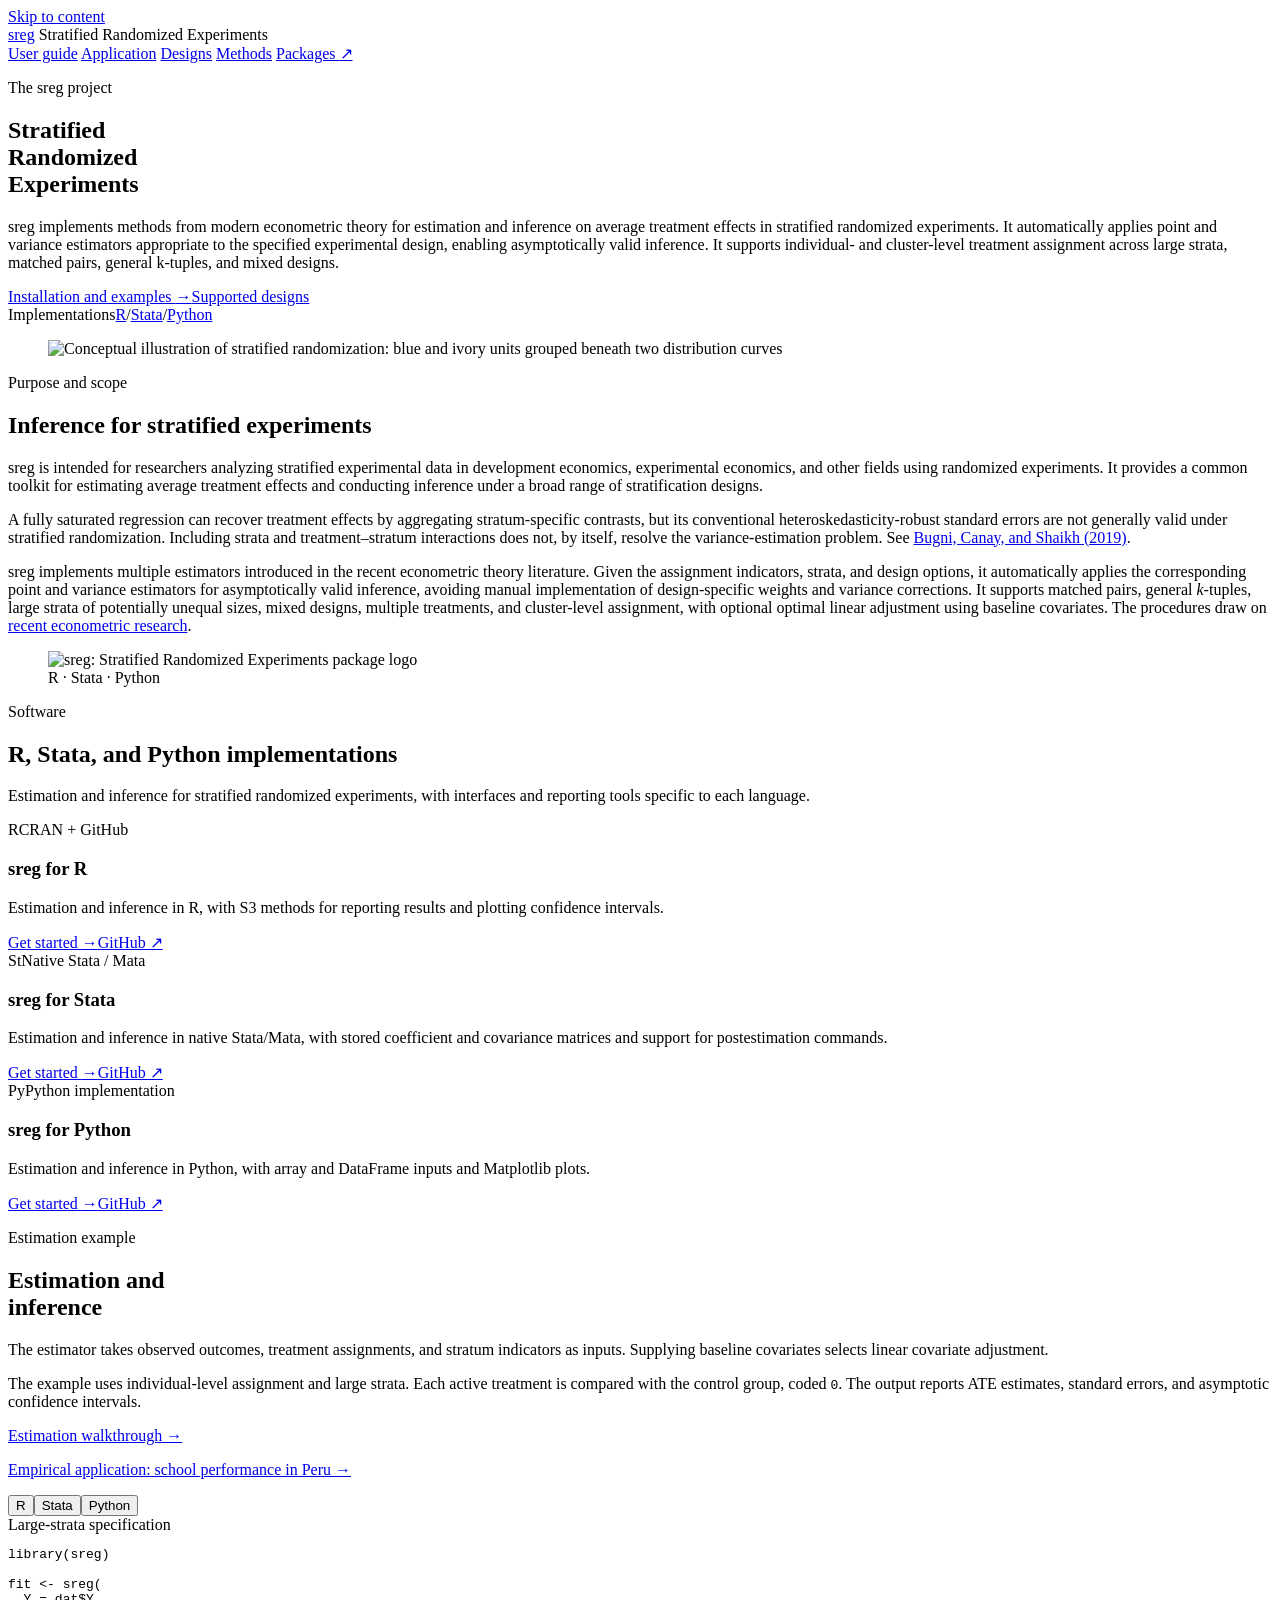
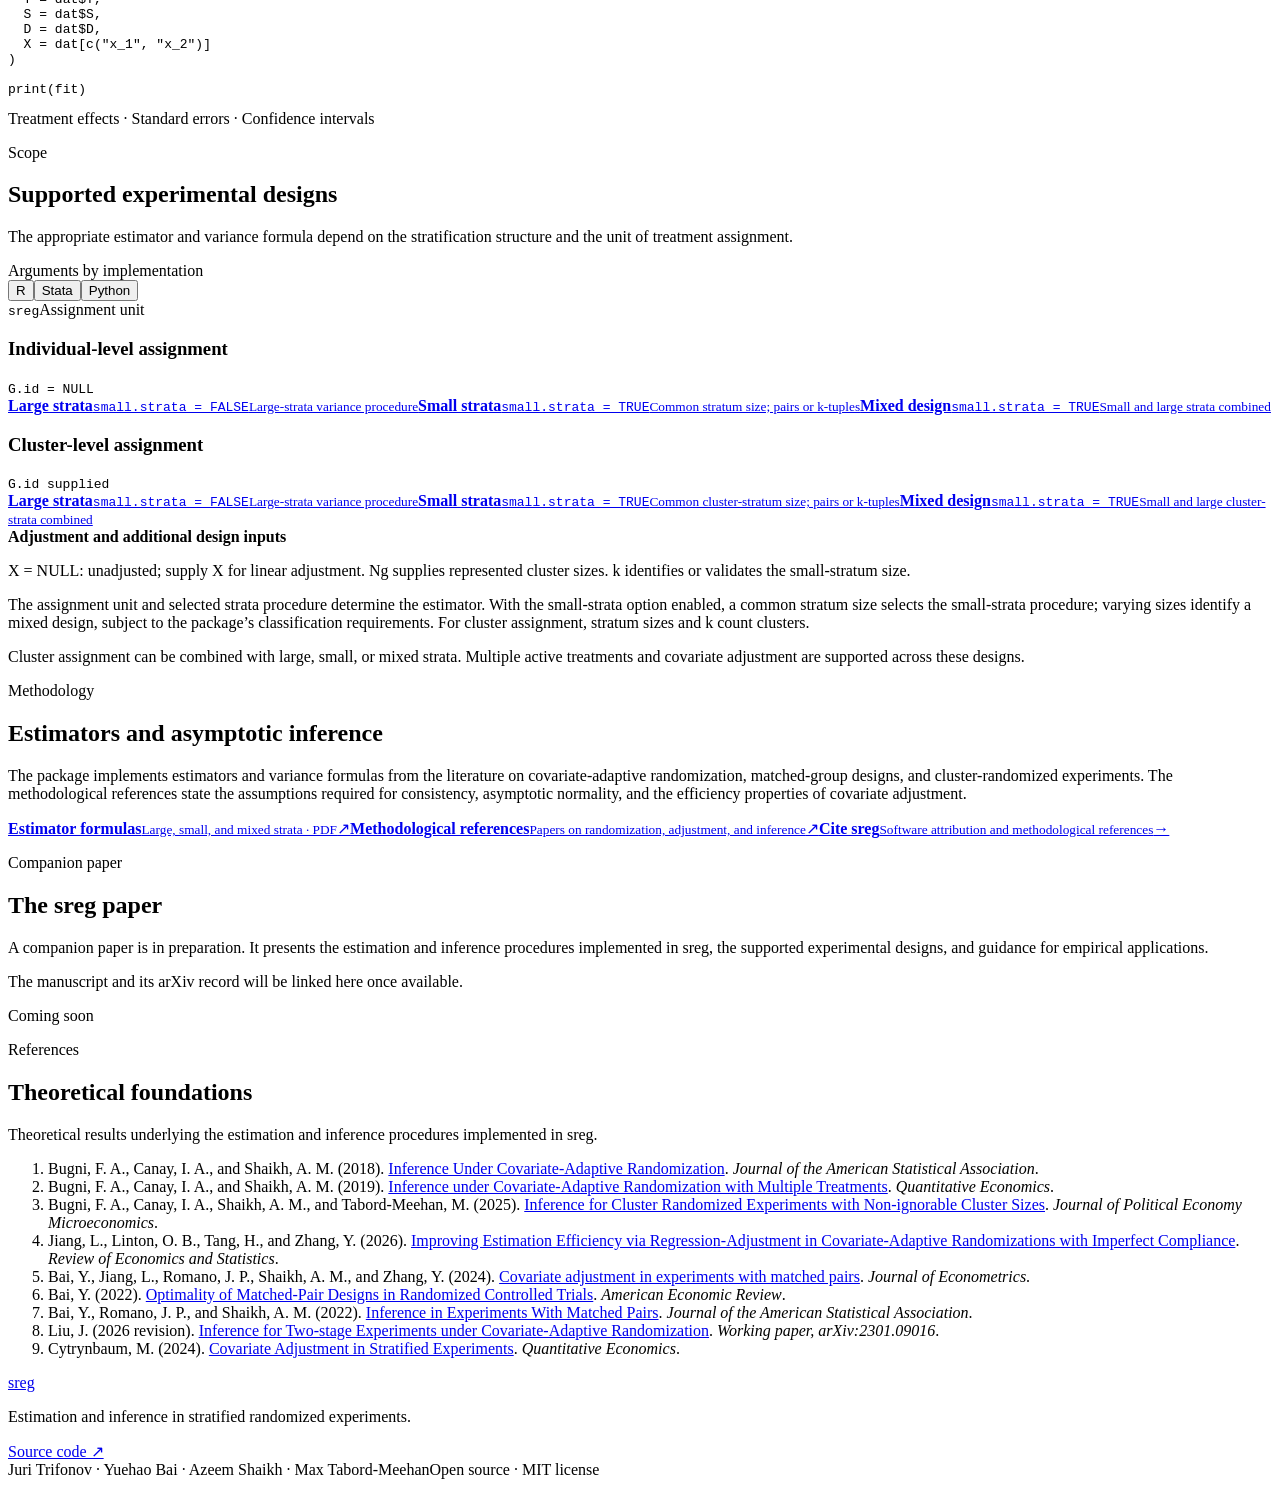
==== docs/index.html @ b7f9e0c8 "Publish website at sreg-project.github.io" ====
<!doctype html>
<html lang="en">
<head>
  <meta charset="utf-8">
  <meta name="viewport" content="width=device-width,initial-scale=1">
  <title>sreg — Stratified Randomized Experiments</title>
  <meta name="description" content="Estimation of average treatment effects and asymptotically valid inference in stratified randomized experiments, with implementations in R, Stata, and Python.">
  <link rel="canonical" href="https://sreg-project.github.io/">
  <link rel="icon" href="./assets/favicon.svg" type="image/svg+xml">
  <link rel="stylesheet" href="./assets/site.css">
  <script src="./assets/site.js" defer></script>
</head>
<body class="home">
  <a class="skip" href="#main">Skip to content</a>
  <header class="site-header">
    <div class="header-inner wrap">
      <a class="wordmark" href="." aria-label="sreg home">sreg</a>
      <span class="header-caption">Stratified Randomized Experiments</span>
      <nav class="top-nav" aria-label="Main navigation">
        <a href="./get-started/" >User guide</a>
        <a href="./empirical-example/" >Application</a>
        <a href=".#designs">Designs</a>
        <a href=".#methods">Methods</a>
        <a class="nav-repositories" href=".#packages">Packages <span aria-hidden="true">↗</span></a>
      </nav>
    </div>
  </header>
  
    <main id="main"><section class="hero">
<div class="wrap hero-grid">
<div class="hero-copy">
<p class="eyebrow">The sreg project</p>
<h1>Stratified<br>Randomized<br><span>Experiments</span></h1>
<p class="hero-description">sreg implements methods from modern econometric theory for estimation and inference on average treatment effects in stratified randomized experiments. It automatically applies point and variance estimators appropriate to the specified experimental design, enabling asymptotically valid inference. It supports individual- and cluster-level treatment assignment across large strata, matched pairs, general k-tuples, and mixed designs.</p>
<div class="hero-actions"><a class="button primary" href="get-started/">Installation and examples <span aria-hidden="true">→</span></a><a class="text-link" href="#designs">Supported designs</a></div>
<div class="hero-languages"><span>Implementations</span><a href="get-started/?lang=r">R</a><span class="separator">/</span><a href="get-started/?lang=stata">Stata</a><span class="separator">/</span><a href="get-started/?lang=python">Python</a></div>
</div>
<figure class="hero-randomization-art"><img src="assets/randomization-hero.png" alt="Conceptual illustration of stratified randomization: blue and ivory units grouped beneath two distribution curves" width="1254" height="1254" fetchpriority="high"></figure>
</div>
</section>

<section id="overview" class="overview-section wrap">
<div class="overview-copy"><p class="eyebrow">Purpose and scope</p><h2>Inference for stratified experiments</h2>
<p>sreg is intended for researchers analyzing stratified experimental data in development economics, experimental economics, and other fields using randomized experiments. It provides a common toolkit for estimating average treatment effects and conducting inference under a broad range of stratification designs.</p>
<p>A fully saturated regression can recover treatment effects by aggregating stratum-specific contrasts, but its conventional heteroskedasticity-robust standard errors are not generally valid under stratified randomization. Including strata and treatment–stratum interactions does not, by itself, resolve the variance-estimation problem. See <a href="#ref-bcs2019">Bugni, Canay, and Shaikh (2019)</a>.</p>
<p>sreg implements multiple estimators introduced in the recent econometric theory literature. Given the assignment indicators, strata, and design options, it automatically applies the corresponding point and variance estimators for asymptotically valid inference, avoiding manual implementation of design-specific weights and variance corrections. It supports matched pairs, general <i>k</i>-tuples, large strata of potentially unequal sizes, mixed designs, multiple treatments, and cluster-level assignment, with optional optimal linear adjustment using baseline covariates. The procedures draw on <a href="#references">recent econometric research</a>.</p></div>
<figure class="overview-logo"><img src="assets/sreg-logo.png" alt="sreg: Stratified Randomized Experiments package logo" width="2357" height="2359"><figcaption>R · Stata · Python</figcaption></figure>
</section>

<section id="packages" class="packages wrap">
<div class="section-intro"><p class="eyebrow">Software</p><h2>R, Stata, and Python implementations</h2><p>Estimation and inference for stratified randomized experiments, with interfaces and reporting tools specific to each language.</p></div>
<div class="package-grid">
<article class="package-card"><div class="package-heading"><span class="language-mark">R</span><span class="package-label">CRAN + GitHub</span></div><h3>sreg for R</h3><p>Estimation and inference in R, with S3 methods for reporting results and plotting confidence intervals.</p><div class="package-links"><a href="get-started/?lang=r">Get started <span aria-hidden="true">→</span></a><a href="https://github.com/jutrifonov/sreg" aria-label="R source on GitHub">GitHub ↗</a></div></article>
<article class="package-card"><div class="package-heading"><span class="language-mark stata-mark">St</span><span class="package-label">Native Stata / Mata</span></div><h3>sreg for Stata</h3><p>Estimation and inference in native Stata/Mata, with stored coefficient and covariance matrices and support for postestimation commands.</p><div class="package-links"><a href="get-started/?lang=stata">Get started <span aria-hidden="true">→</span></a><a href="https://github.com/jutrifonov/sreg-stata" aria-label="Stata source on GitHub">GitHub ↗</a></div></article>
<article class="package-card"><div class="package-heading"><span class="language-mark python-mark">Py</span><span class="package-label">Python implementation</span></div><h3>sreg for Python</h3><p>Estimation and inference in Python, with array and DataFrame inputs and Matplotlib plots.</p><div class="package-links"><a href="get-started/?lang=python">Get started <span aria-hidden="true">→</span></a><a href="https://github.com/jutrifonov/sreg-python" aria-label="Python source on GitHub">GitHub ↗</a></div></article>
</div>
</section>

<section class="example-section">
<div class="wrap example-grid">
<div class="example-copy"><p class="eyebrow">Estimation example</p><h2>Estimation and<br>inference</h2><p>The estimator takes observed outcomes, treatment assignments, and stratum indicators as inputs. Supplying baseline covariates selects linear covariate adjustment.</p><p class="example-note">The example uses individual-level assignment and large strata. Each active treatment is compared with the control group, coded <code>0</code>. The output reports ATE estimates, standard errors, and asymptotic confidence intervals.</p><a class="text-link" href="get-started/">Estimation walkthrough →</a><p class="empirical-link"><a href="empirical-example/">Empirical application: school performance in Peru →</a></p></div>
<div class="code-window">
<div class="code-toolbar"><div class="language-tabs" role="group" aria-label="Example language"><button type="button" data-select-lang="r" aria-pressed="true">R</button><button type="button" data-select-lang="stata" aria-pressed="false">Stata</button><button type="button" data-select-lang="python" aria-pressed="false">Python</button></div><span class="code-filename">Large-strata specification</span></div>
<div data-lang="r" markdown="1">
<div class="highlight"><pre><span></span><code><span class="nf">library</span><span class="p">(</span><span class="n">sreg</span><span class="p">)</span>

<span class="n">fit</span><span class="w"> </span><span class="o">&lt;-</span><span class="w"> </span><span class="nf">sreg</span><span class="p">(</span>
<span class="w">  </span><span class="n">Y</span><span class="w"> </span><span class="o">=</span><span class="w"> </span><span class="n">dat</span><span class="o">$</span><span class="n">Y</span><span class="p">,</span>
<span class="w">  </span><span class="n">S</span><span class="w"> </span><span class="o">=</span><span class="w"> </span><span class="n">dat</span><span class="o">$</span><span class="n">S</span><span class="p">,</span>
<span class="w">  </span><span class="n">D</span><span class="w"> </span><span class="o">=</span><span class="w"> </span><span class="n">dat</span><span class="o">$</span><span class="n">D</span><span class="p">,</span>
<span class="w">  </span><span class="n">X</span><span class="w"> </span><span class="o">=</span><span class="w"> </span><span class="n">dat</span><span class="p">[</span><span class="nf">c</span><span class="p">(</span><span class="s">"x_1"</span><span class="p">,</span><span class="w"> </span><span class="s">"x_2"</span><span class="p">)]</span>
<span class="p">)</span>

<span class="nf">print</span><span class="p">(</span><span class="n">fit</span><span class="p">)</span>
</code></pre></div>
</div>
<div data-lang="stata" hidden markdown="1">
<div class="highlight"><pre><span></span><code><span class="c1">* Outcome Y, treatment D, strata S; baseline covariates x_1 x_2</span>
sreg Y x_1 x_2, treatment(D) strata(S)

<span class="c1">* Inspect the estimated treatment effects</span>
<span class="k">matrix list e</span>(b)

<span class="c1">* Plot estimates and confidence intervals</span>
sregplot
</code></pre></div>
</div>
<div data-lang="python" hidden markdown="1">
<div class="highlight"><pre><span></span><code><span class="kn">from</span><span class="w"> </span><span class="nn">sreg</span><span class="w"> </span><span class="kn">import</span> <span class="n">sreg</span>

<span class="n">fit</span> <span class="o">=</span> <span class="n">sreg</span><span class="p">(</span>
    <span class="n">Y</span><span class="o">=</span><span class="n">dat</span><span class="p">[</span><span class="s2">"Y"</span><span class="p">],</span>
    <span class="n">S</span><span class="o">=</span><span class="n">dat</span><span class="p">[</span><span class="s2">"S"</span><span class="p">],</span>
    <span class="n">D</span><span class="o">=</span><span class="n">dat</span><span class="p">[</span><span class="s2">"D"</span><span class="p">],</span>
    <span class="n">X</span><span class="o">=</span><span class="n">dat</span><span class="p">[[</span><span class="s2">"x_1"</span><span class="p">,</span> <span class="s2">"x_2"</span><span class="p">]],</span>
<span class="p">)</span>

<span class="nb">print</span><span class="p">(</span><span class="n">fit</span><span class="p">)</span>
</code></pre></div>
</div>
<div class="code-footnote">Treatment effects · Standard errors · Confidence intervals</div>
</div>
</div>
</section>

<section id="designs" class="designs-section wrap">
<div class="section-intro"><p class="eyebrow">Scope</p><h2>Supported experimental designs</h2><p>The appropriate estimator and variance formula depend on the stratification structure and the unit of treatment assignment.</p></div>
<div class="design-map"><div class="map-toolbar"><span>Arguments by implementation</span><div class="language-tabs" role="group" aria-label="Design map language"><button type="button" data-select-lang="r" aria-pressed="true">R</button><button type="button" data-select-lang="stata" aria-pressed="false">Stata</button><button type="button" data-select-lang="python" aria-pressed="false">Python</button></div></div><div class="map-root"><code>sreg</code><span>Assignment unit</span></div><div class="map-branches"><section class="map-branch individual"><h3>Individual-level assignment</h3><div class="assignment-option"><span data-lang="r"><code>G.id = NULL</code></span><span data-lang="stata" hidden><code>omit cluster()</code></span><span data-lang="python" hidden><code>G_id=None</code></span></div><div class="map-regimes"><a class="map-node" href="get-started/#large-strata"><strong>Large strata</strong><span data-lang="r"><code>small.strata = FALSE</code></span><span data-lang="stata" hidden><code>omit smallstrata</code></span><span data-lang="python" hidden><code>small_strata=False</code></span><small>Large-strata variance procedure</small></a><a class="map-node" href="get-started/#small-strata"><strong>Small strata</strong><span data-lang="r"><code>small.strata = TRUE</code></span><span data-lang="stata" hidden><code>smallstrata</code></span><span data-lang="python" hidden><code>small_strata=True</code></span><small>Common stratum size; pairs or k-tuples</small></a><a class="map-node" href="get-started/#mixed-strata"><strong>Mixed design</strong><span data-lang="r"><code>small.strata = TRUE</code></span><span data-lang="stata" hidden><code>smallstrata</code></span><span data-lang="python" hidden><code>small_strata=True</code></span><small>Small and large strata combined</small></a></div></section><section class="map-branch cluster"><h3>Cluster-level assignment</h3><div class="assignment-option"><span data-lang="r"><code>G.id supplied</code></span><span data-lang="stata" hidden><code>cluster(G_id)</code></span><span data-lang="python" hidden><code>G_id supplied</code></span></div><div class="map-regimes"><a class="map-node" href="get-started/#large-strata"><strong>Large strata</strong><span data-lang="r"><code>small.strata = FALSE</code></span><span data-lang="stata" hidden><code>omit smallstrata</code></span><span data-lang="python" hidden><code>small_strata=False</code></span><small>Large-strata variance procedure</small></a><a class="map-node" href="get-started/#small-strata"><strong>Small strata</strong><span data-lang="r"><code>small.strata = TRUE</code></span><span data-lang="stata" hidden><code>smallstrata</code></span><span data-lang="python" hidden><code>small_strata=True</code></span><small>Common cluster-stratum size; pairs or k-tuples</small></a><a class="map-node" href="get-started/#mixed-strata"><strong>Mixed design</strong><span data-lang="r"><code>small.strata = TRUE</code></span><span data-lang="stata" hidden><code>smallstrata</code></span><span data-lang="python" hidden><code>small_strata=True</code></span><small>Small and large cluster-strata combined</small></a></div></section></div><div class="map-inputs"><strong>Adjustment and additional design inputs</strong><p data-lang="r">X = NULL: unadjusted; supply X for linear adjustment. Ng supplies represented cluster sizes. k identifies or validates the small-stratum size.</p><p data-lang="stata" hidden>Omit covariates for unadjusted estimation; list them after the outcome for linear adjustment. clustersize(Ng) supplies represented cluster sizes. k(#) identifies or validates the small-stratum size.</p><p data-lang="python" hidden>X=None: unadjusted; supply X for linear adjustment. Ng supplies represented cluster sizes. k identifies or validates the small-stratum size.</p></div><p class="map-caption">The assignment unit and selected strata procedure determine the estimator. With the small-strata option enabled, a common stratum size selects the small-strata procedure; varying sizes identify a mixed design, subject to the package’s classification requirements. For cluster assignment, stratum sizes and k count clusters.</p></div>
<p class="designs-note">Cluster assignment can be combined with large, small, or mixed strata. Multiple active treatments and covariate adjustment are supported across these designs.</p>
</section>

<section id="methods" class="methods-section"><div class="wrap methods-grid"><div><p class="eyebrow">Methodology</p><h2>Estimators and asymptotic inference</h2><p>The package implements estimators and variance formulas from the literature on covariate-adaptive randomization, matched-group designs, and cluster-randomized experiments. The methodological references state the assumptions required for consistency, asymptotic normality, and the efficiency properties of covariate adjustment.</p></div><div class="method-links"><a href="https://github.com/jutrifonov/sreg/raw/main/.github/assets/sreg-estimator-formulas.pdf"><span><strong>Estimator formulas</strong><small>Large, small, and mixed strata · PDF</small></span><span aria-hidden="true">↗</span></a><a href="#references"><span><strong>Methodological references</strong><small>Papers on randomization, adjustment, and inference</small></span><span aria-hidden="true">↗</span></a><a href="get-started/#citation"><span><strong>Cite sreg</strong><small>Software attribution and methodological references</small></span><span aria-hidden="true">→</span></a></div></div></section>

<section id="paper" class="paper-section wrap"><div><p class="eyebrow">Companion paper</p><h2>The sreg paper</h2><p>A companion paper is in preparation. It presents the estimation and inference procedures implemented in sreg, the supported experimental designs, and guidance for empirical applications.</p><p>The manuscript and its arXiv record will be linked here once available.</p></div><span class="paper-status">Coming soon</span></section>

<section id="references" class="references-section wrap"><div class="section-intro"><p class="eyebrow">References</p><h2>Theoretical foundations</h2><p>Theoretical results underlying the estimation and inference procedures implemented in sreg.</p></div><ol class="reference-list"><li id="ref-bcs2018"><span>Bugni, F. A., Canay, I. A., and Shaikh, A. M. (2018).</span> <a href="https://doi.org/10.1080/01621459.2017.1375934">Inference Under Covariate-Adaptive Randomization</a>. <i>Journal of the American Statistical Association</i>.</li><li id="ref-bcs2019"><span>Bugni, F. A., Canay, I. A., and Shaikh, A. M. (2019).</span> <a href="https://doi.org/10.3982/QE1150">Inference under Covariate-Adaptive Randomization with Multiple Treatments</a>. <i>Quantitative Economics</i>.</li><li id="ref-cluster"><span>Bugni, F. A., Canay, I. A., Shaikh, A. M., and Tabord-Meehan, M. (2025).</span> <a href="https://doi.org/10.1086/732836">Inference for Cluster Randomized Experiments with Non-ignorable Cluster Sizes</a>. <i>Journal of Political Economy Microeconomics</i>.</li><li id="ref-jiang"><span>Jiang, L., Linton, O. B., Tang, H., and Zhang, Y. (2026).</span> <a href="https://doi.org/10.1162/rest_a_01417">Improving Estimation Efficiency via Regression-Adjustment in Covariate-Adaptive Randomizations with Imperfect Compliance</a>. <i>Review of Economics and Statistics</i>.</li><li id="ref-baiadjust"><span>Bai, Y., Jiang, L., Romano, J. P., Shaikh, A. M., and Zhang, Y. (2024).</span> <a href="https://doi.org/10.1016/j.jeconom.2024.105740">Covariate adjustment in experiments with matched pairs</a>. <i>Journal of Econometrics</i>.</li><li id="ref-bai2022"><span>Bai, Y. (2022).</span> <a href="https://doi.org/10.1257/aer.20201856">Optimality of Matched-Pair Designs in Randomized Controlled Trials</a>. <i>American Economic Review</i>.</li><li id="ref-brs2022"><span>Bai, Y., Romano, J. P., and Shaikh, A. M. (2022).</span> <a href="https://doi.org/10.1080/01621459.2021.1883437">Inference in Experiments With Matched Pairs</a>. <i>Journal of the American Statistical Association</i>.</li><li id="ref-liu"><span>Liu, J. (2026 revision).</span> <a href="https://arxiv.org/abs/2301.09016">Inference for Two-stage Experiments under Covariate-Adaptive Randomization</a>. <i>Working paper, arXiv:2301.09016</i>.</li><li id="ref-cytrynbaum"><span>Cytrynbaum, M. (2024).</span> <a href="https://doi.org/10.3982/QE2475">Covariate Adjustment in Stratified Experiments</a>. <i>Quantitative Economics</i>.</li></ol></section></main>
  
  <footer class="site-footer">
    <div class="wrap footer-main"><a class="wordmark" href=".">sreg</a><p>Estimation and inference in stratified randomized experiments.</p><a href=".#packages">Source code ↗</a></div>
    <div class="wrap footer-bottom"><span>Juri Trifonov · Yuehao Bai · Azeem Shaikh · Max Tabord-Meehan</span><span>Open source · MIT license</span></div>
  </footer>
</body>
</html>
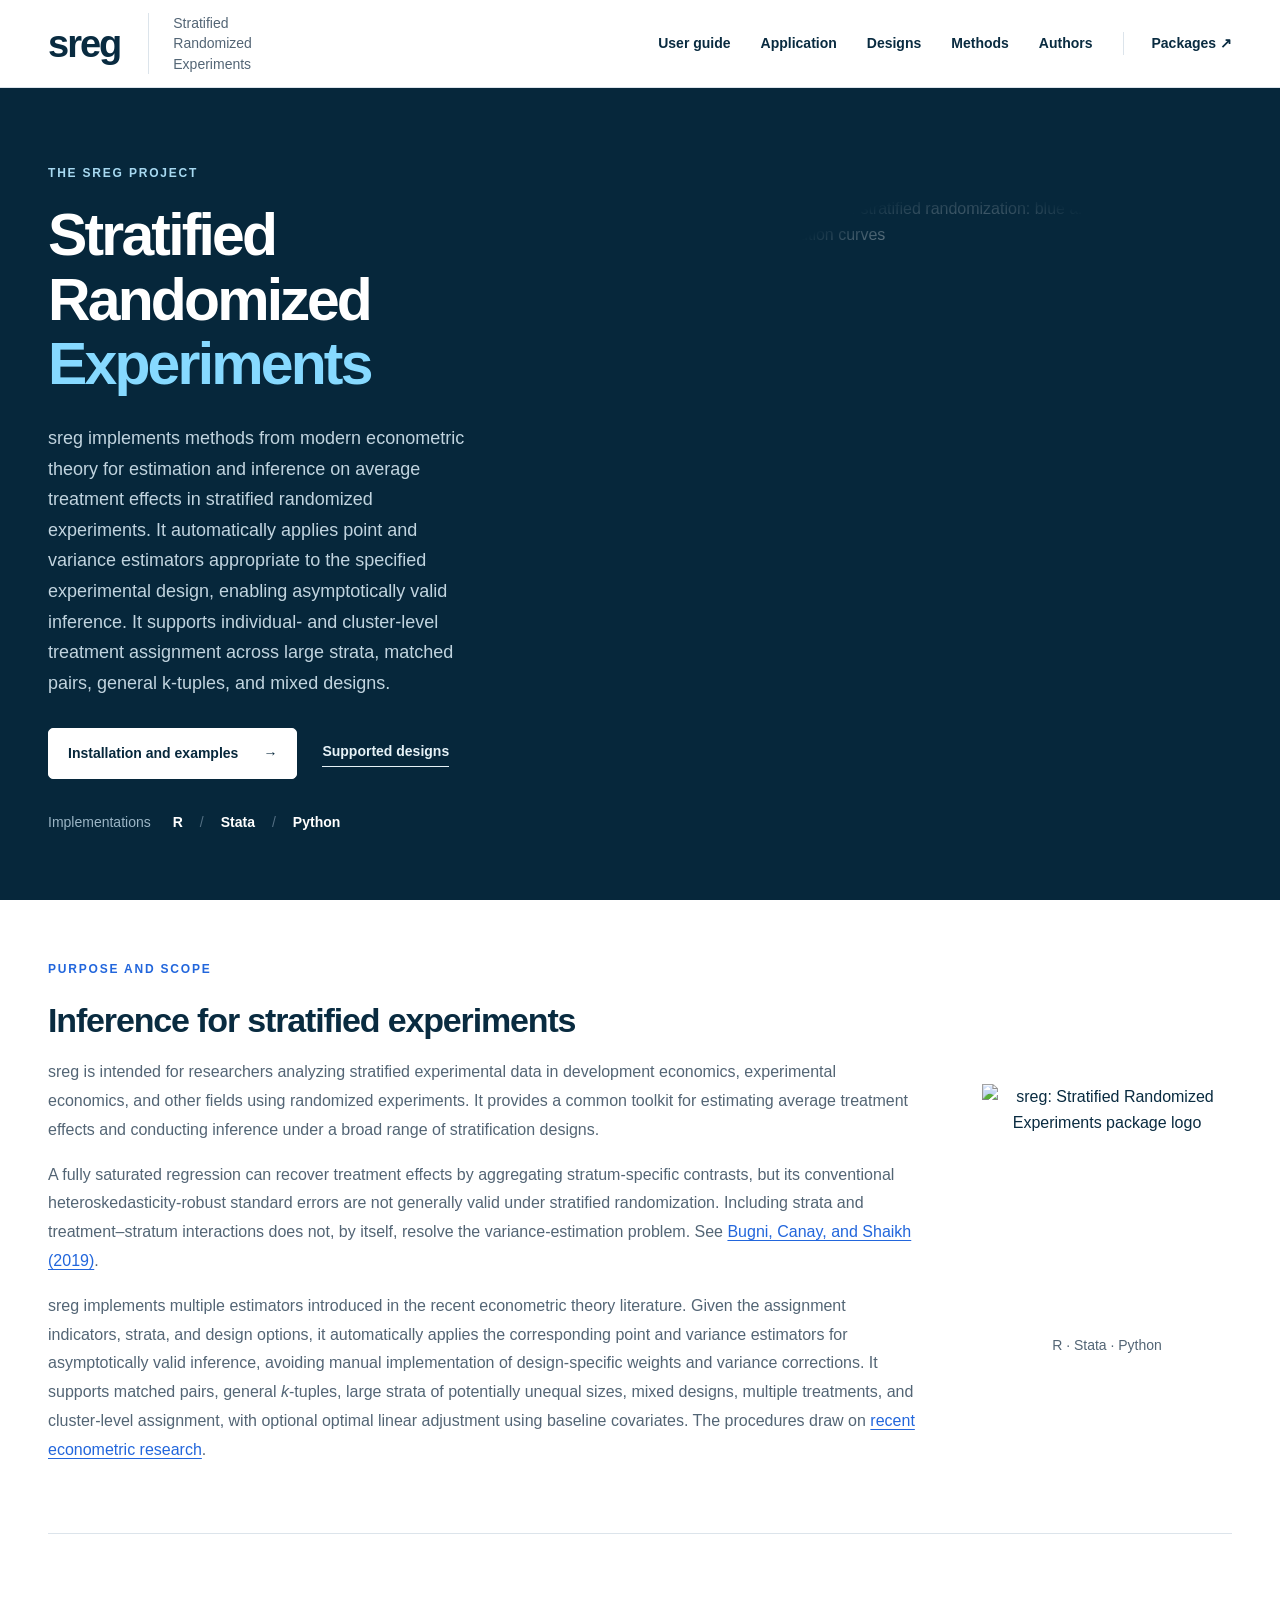
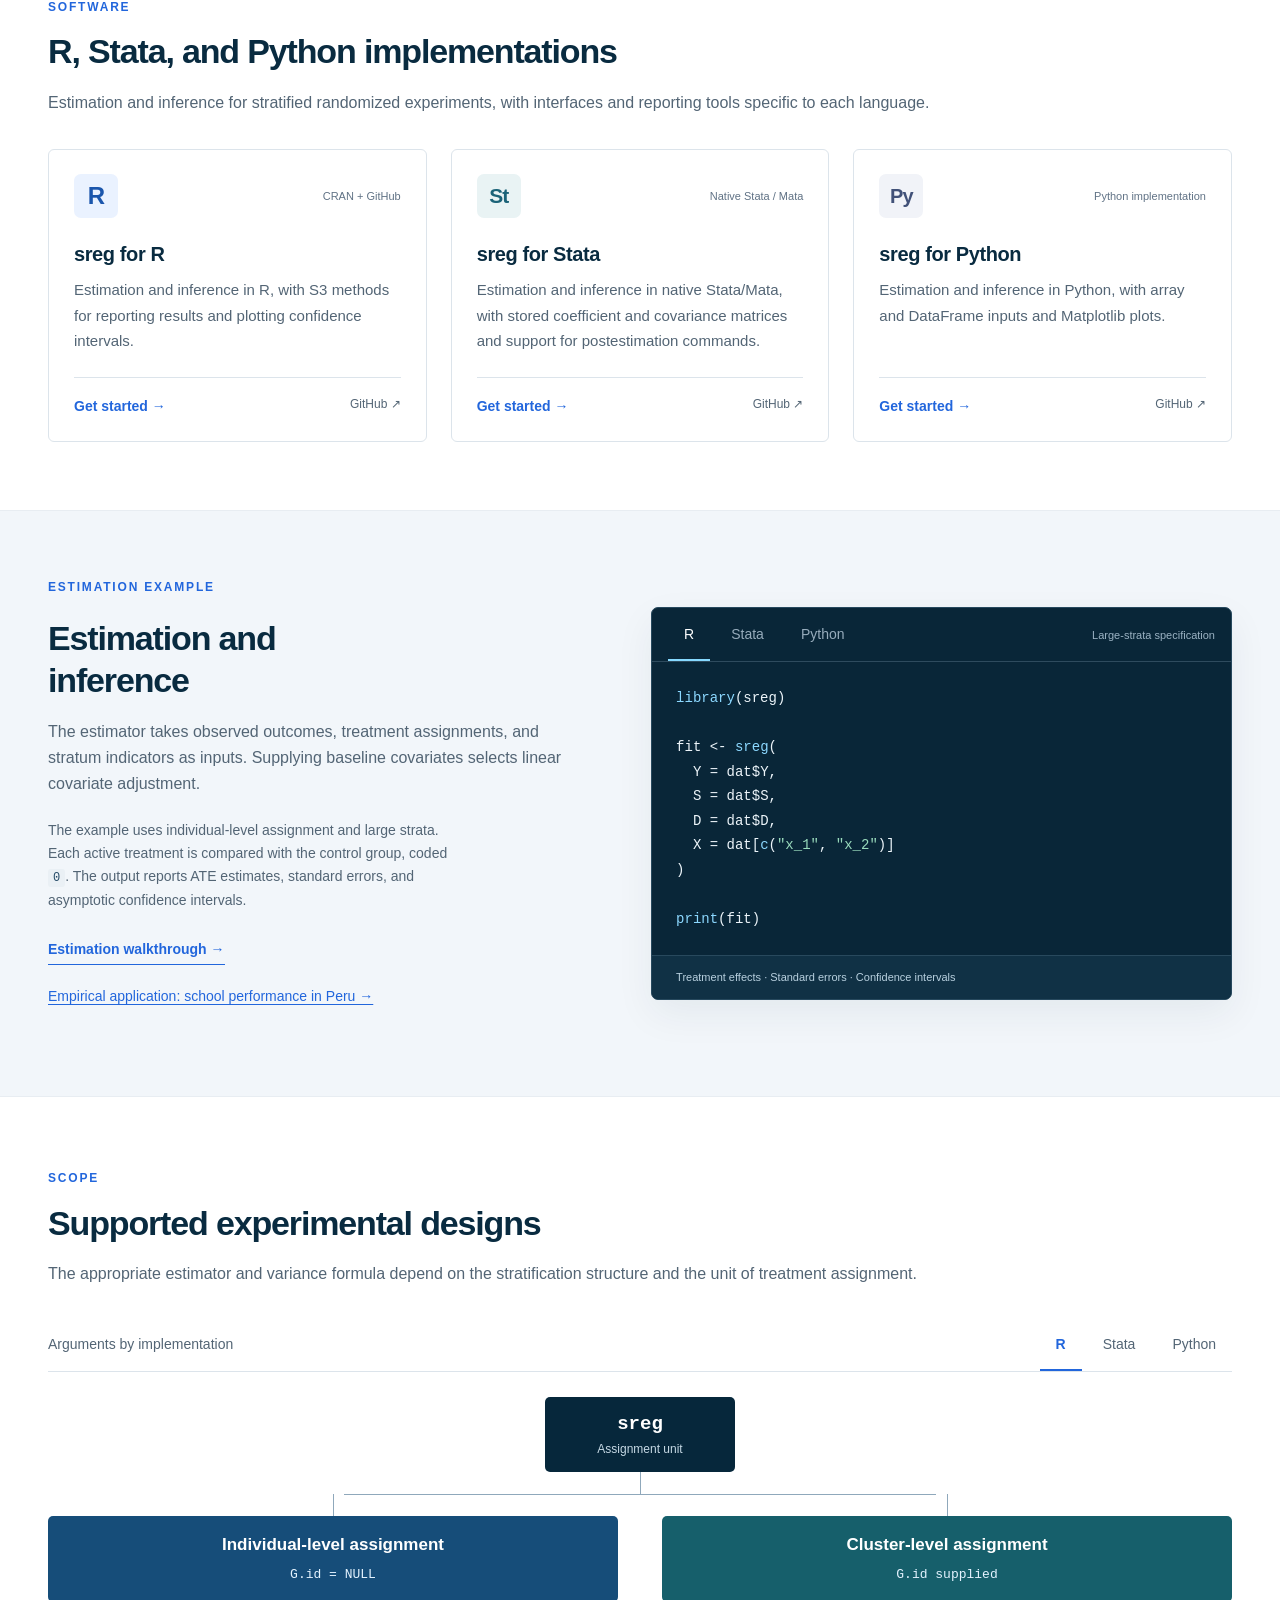
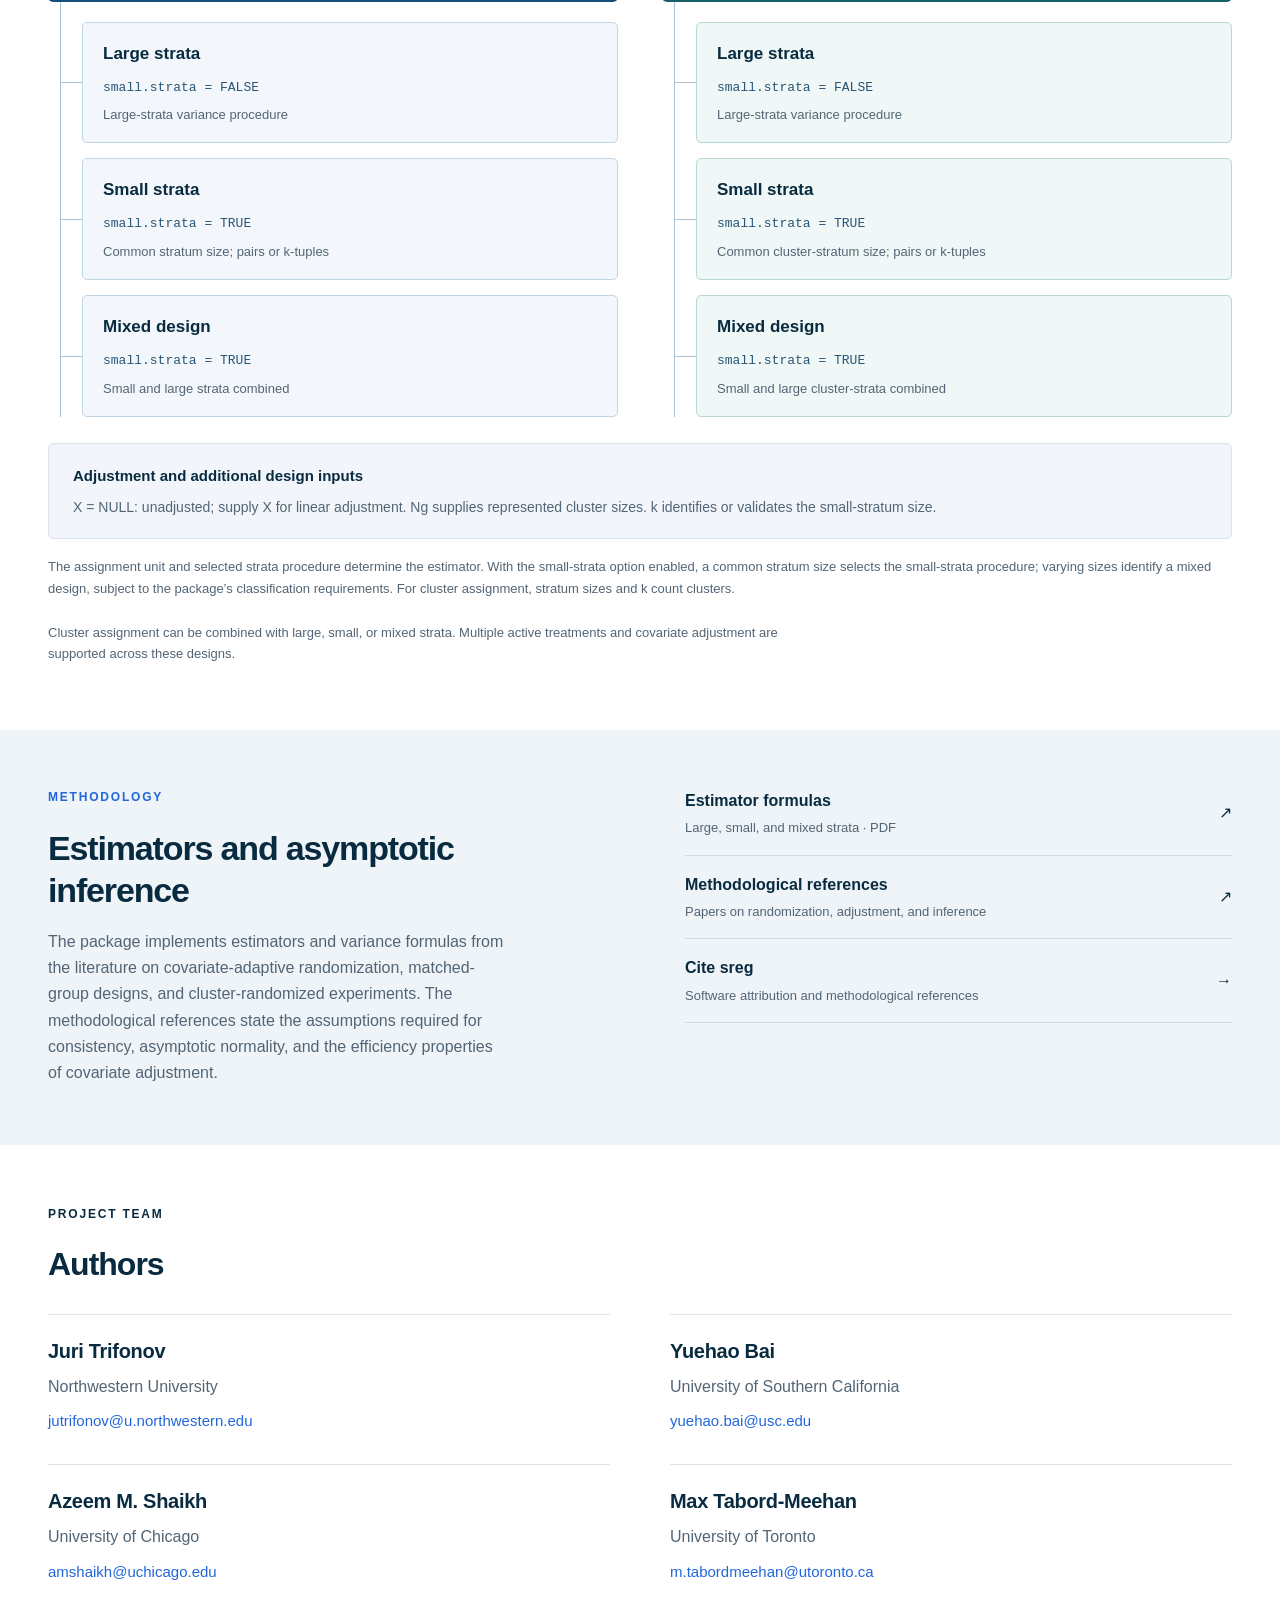
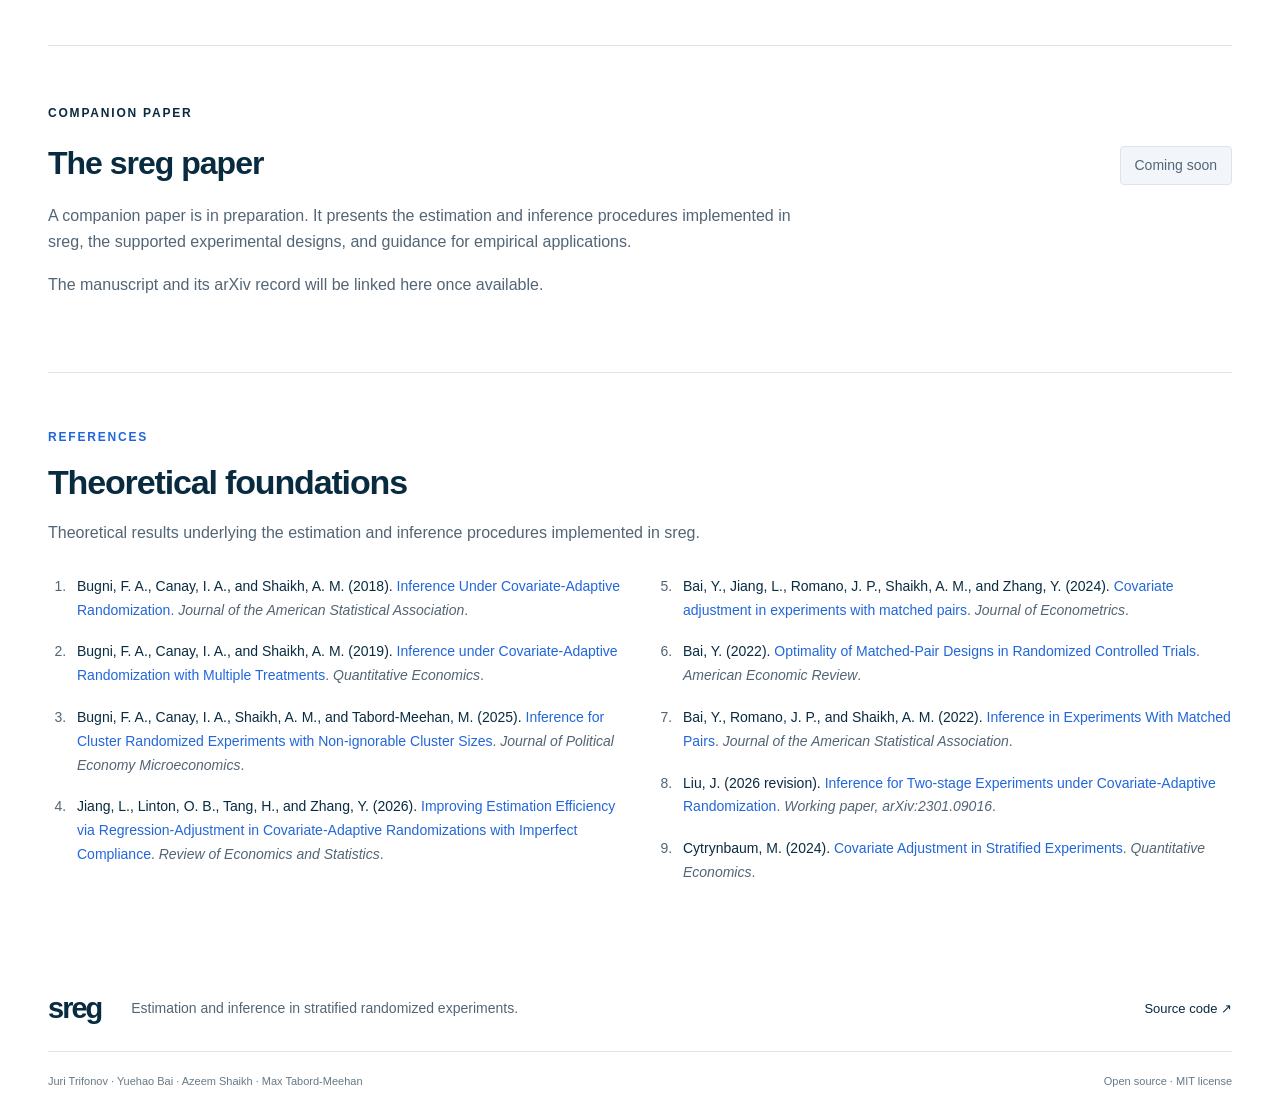
==== commit bdf53053: "Add authors, university affiliations, and email contacts" ====
--- a/docs/index.html
+++ b/docs/index.html
@@ -22,6 +22,7 @@
         <a href="./empirical-example/" >Application</a>
         <a href=".#designs">Designs</a>
         <a href=".#methods">Methods</a>
+        <a href=".#authors">Authors</a>
         <a class="nav-repositories" href=".#packages">Packages <span aria-hidden="true">↗</span></a>
       </nav>
     </div>
@@ -112,6 +113,8 @@
 
 <section id="methods" class="methods-section"><div class="wrap methods-grid"><div><p class="eyebrow">Methodology</p><h2>Estimators and asymptotic inference</h2><p>The package implements estimators and variance formulas from the literature on covariate-adaptive randomization, matched-group designs, and cluster-randomized experiments. The methodological references state the assumptions required for consistency, asymptotic normality, and the efficiency properties of covariate adjustment.</p></div><div class="method-links"><a href="https://github.com/jutrifonov/sreg/raw/main/.github/assets/sreg-estimator-formulas.pdf"><span><strong>Estimator formulas</strong><small>Large, small, and mixed strata · PDF</small></span><span aria-hidden="true">↗</span></a><a href="#references"><span><strong>Methodological references</strong><small>Papers on randomization, adjustment, and inference</small></span><span aria-hidden="true">↗</span></a><a href="get-started/#citation"><span><strong>Cite sreg</strong><small>Software attribution and methodological references</small></span><span aria-hidden="true">→</span></a></div></div></section>
 
+<section id="authors" class="authors-section wrap"><p class="eyebrow">Project team</p><h2>Authors</h2><div class="authors-grid"><article class="author"><h3><a href="https://economics.northwestern.edu/people/graduate/">Juri Trifonov</a></h3><p>Northwestern University</p><a class="author-email" href="mailto:jutrifonov@u.northwestern.edu">jutrifonov@u.northwestern.edu</a></article><article class="author"><h3><a href="https://dornsife.usc.edu/profile/yuehao-bai/">Yuehao Bai</a></h3><p>University of Southern California</p><a class="author-email" href="mailto:yuehao.bai@usc.edu">yuehao.bai@usc.edu</a></article><article class="author"><h3><a href="https://home.uchicago.edu/amshaikh/">Azeem M. Shaikh</a></h3><p>University of Chicago</p><a class="author-email" href="mailto:amshaikh@uchicago.edu">amshaikh@uchicago.edu</a></article><article class="author"><h3><a href="https://sites.google.com/site/mtabordmeehan">Max Tabord-Meehan</a></h3><p>University of Toronto</p><a class="author-email" href="mailto:m.tabordmeehan@utoronto.ca">m.tabordmeehan@utoronto.ca</a></article></div></section>
+
 <section id="paper" class="paper-section wrap"><div><p class="eyebrow">Companion paper</p><h2>The sreg paper</h2><p>A companion paper is in preparation. It presents the estimation and inference procedures implemented in sreg, the supported experimental designs, and guidance for empirical applications.</p><p>The manuscript and its arXiv record will be linked here once available.</p></div><span class="paper-status">Coming soon</span></section>
 
 <section id="references" class="references-section wrap"><div class="section-intro"><p class="eyebrow">References</p><h2>Theoretical foundations</h2><p>Theoretical results underlying the estimation and inference procedures implemented in sreg.</p></div><ol class="reference-list"><li id="ref-bcs2018"><span>Bugni, F. A., Canay, I. A., and Shaikh, A. M. (2018).</span> <a href="https://doi.org/10.1080/01621459.2017.1375934">Inference Under Covariate-Adaptive Randomization</a>. <i>Journal of the American Statistical Association</i>.</li><li id="ref-bcs2019"><span>Bugni, F. A., Canay, I. A., and Shaikh, A. M. (2019).</span> <a href="https://doi.org/10.3982/QE1150">Inference under Covariate-Adaptive Randomization with Multiple Treatments</a>. <i>Quantitative Economics</i>.</li><li id="ref-cluster"><span>Bugni, F. A., Canay, I. A., Shaikh, A. M., and Tabord-Meehan, M. (2025).</span> <a href="https://doi.org/10.1086/732836">Inference for Cluster Randomized Experiments with Non-ignorable Cluster Sizes</a>. <i>Journal of Political Economy Microeconomics</i>.</li><li id="ref-jiang"><span>Jiang, L., Linton, O. B., Tang, H., and Zhang, Y. (2026).</span> <a href="https://doi.org/10.1162/rest_a_01417">Improving Estimation Efficiency via Regression-Adjustment in Covariate-Adaptive Randomizations with Imperfect Compliance</a>. <i>Review of Economics and Statistics</i>.</li><li id="ref-baiadjust"><span>Bai, Y., Jiang, L., Romano, J. P., Shaikh, A. M., and Zhang, Y. (2024).</span> <a href="https://doi.org/10.1016/j.jeconom.2024.105740">Covariate adjustment in experiments with matched pairs</a>. <i>Journal of Econometrics</i>.</li><li id="ref-bai2022"><span>Bai, Y. (2022).</span> <a href="https://doi.org/10.1257/aer.20201856">Optimality of Matched-Pair Designs in Randomized Controlled Trials</a>. <i>American Economic Review</i>.</li><li id="ref-brs2022"><span>Bai, Y., Romano, J. P., and Shaikh, A. M. (2022).</span> <a href="https://doi.org/10.1080/01621459.2021.1883437">Inference in Experiments With Matched Pairs</a>. <i>Journal of the American Statistical Association</i>.</li><li id="ref-liu"><span>Liu, J. (2026 revision).</span> <a href="https://arxiv.org/abs/2301.09016">Inference for Two-stage Experiments under Covariate-Adaptive Randomization</a>. <i>Working paper, arXiv:2301.09016</i>.</li><li id="ref-cytrynbaum"><span>Cytrynbaum, M. (2024).</span> <a href="https://doi.org/10.3982/QE2475">Covariate Adjustment in Stratified Experiments</a>. <i>Quantitative Economics</i>.</li></ol></section></main>
--- a/docs/assets/site.css
+++ b/docs/assets/site.css
@@ -0,0 +1,19 @@
+@font-face{font-family:Inter;src:local('Inter');font-display:swap}
+:root{--ink:#092b40;--muted:#536575;--blue:#2266dc;--line:#dce4eb;--pale:#f2f6fa;--navy:#06273b;--sky:#86d9ff;--font:Inter,-apple-system,BlinkMacSystemFont,'Segoe UI',sans-serif}
+*{box-sizing:border-box}html{font-size:16px;scroll-behavior:smooth;scroll-padding-top:110px}body{margin:0;background:white;color:var(--ink);font-family:var(--font);line-height:1.65;-webkit-font-smoothing:antialiased}a{color:inherit;text-decoration:none}button{font:inherit}button,a{-webkit-tap-highlight-color:transparent}a:focus-visible,button:focus-visible{outline:3px solid #32a8ff;outline-offset:5px}button{cursor:pointer}[hidden]{display:none!important}.wrap{width:min(1200px,calc(100% - 96px));margin:auto}.skip{position:fixed;z-index:100;top:-100px;left:20px;background:white;padding:12px 20px;color:var(--ink)}.skip:focus{top:8px}.site-header{height:88px;background:#fff;position:sticky;top:0;z-index:20;border-bottom:1px solid var(--line)}.header-inner{height:100%;display:flex;align-items:center;gap:28px}.wordmark{font-size:38px;font-weight:780;letter-spacing:-2px;display:flex;align-items:baseline;line-height:1}.brand-square{width:7px;height:7px;background:var(--blue);margin-left:5px}.header-caption{font-size:14px;color:var(--muted);max-width:150px;line-height:1.45;border-left:1px solid var(--line);padding-left:24px}.top-nav{display:flex;gap:30px;align-items:center;margin-left:auto;font-size:14px;font-weight:600}.top-nav a:hover,.top-nav a[aria-current]{color:var(--blue)}.nav-repositories{border-left:1px solid var(--line);padding-left:28px}.hero{background:var(--navy);color:white;overflow:hidden}.hero-grid{display:grid;grid-template-columns:1.13fr 1fr;gap:60px;align-items:center;padding-top:76px;padding-bottom:66px}.eyebrow{font-size:12px;font-weight:700;letter-spacing:1.8px;text-transform:uppercase;margin:0 0 19px}.hero .eyebrow{color:#a7d9f1}.hero h1{font-size:clamp(46px,4.6vw,66px);line-height:1.1;letter-spacing:-2.8px;font-weight:650;margin:0 0 26px}.hero h1 span{color:var(--sky)}.hero-description{font-size:18px;color:#c1d4df;max-width:430px;line-height:1.7;margin:0 0 30px}.hero-actions{display:flex;align-items:center;gap:25px;flex-wrap:wrap}.button{display:inline-flex;align-items:center;gap:25px;border-radius:5px;padding:13px 19px;font-weight:650;font-size:14px;line-height:1.6}.primary{background:#fff;color:var(--navy);border:1px solid white}.primary:hover{background:#c7ebff}.text-link{font-size:14px;font-weight:650;border-bottom:1px solid currentColor;padding-bottom:3px}.hero .text-link{color:#e6f2f7}.hero-languages{display:flex;align-items:center;gap:17px;margin-top:32px;font-size:14px}.hero-languages>span:first-child{color:#9bb5c5;margin-right:5px}.hero-languages a{font-weight:650}.hero-languages a:hover{color:var(--sky)}.separator{color:#536f83}.design-figure{margin:4px 0 0;padding:26px 28px 20px;border:1px solid #436073;border-radius:8px;background:#0d3045}.figure-heading{display:flex;justify-content:space-between;align-items:center;gap:14px;color:#c0d2df;font-size:11px;letter-spacing:1.5px;font-weight:650}.figure-index{font-family:monospace;border:1px solid #486577;padding:2px 7px}.strata-diagram{padding:27px 0 21px}.stratum{border:1px solid #3e5c70;border-radius:4px;display:flex;justify-content:space-between;gap:20px;align-items:center;padding:17px 18px;margin:0 0 12px;background:#15394f}.stratum:last-child{margin:0}.stratum>span{font-size:12px;white-space:nowrap;color:#b5ccdb;font-family:ui-monospace,monospace}.units{display:flex;gap:12px}.units i{display:block;height:17px;width:17px;border-radius:50%}.control{background:transparent;border:1.5px solid #a8bfd0}.treated{background:var(--sky);border:1.5px solid var(--sky)}.diagram-legend{display:flex;justify-content:flex-end;gap:20px;font-size:12px;color:#c1d5e1}.diagram-legend>span{display:flex;align-items:center;gap:8px}.diagram-legend i{height:10px;width:10px;border-radius:50%}.diagram-result{margin-top:26px;padding-top:22px;border-top:1px solid #3e5c70;display:flex;align-items:center;gap:18px}.tau-symbol{font-family:Georgia,serif;font-style:italic;color:var(--sky);font-size:46px;line-height:1}.diagram-result strong{display:block;font-size:16px;font-weight:550}.diagram-result div>span{display:block;font-size:13px;color:#aac3d2;margin-top:3px}.design-figure figcaption{font-size:13px;line-height:1.65;color:#aac3d2;margin-top:26px;padding-top:22px;border-top:1px solid #3e5c70}.section-intro h2,h2{font-size:34px;letter-spacing:-1.15px;line-height:1.25;font-weight:650;margin:0 0 17px}.section-intro p:not(.eyebrow){color:var(--muted);margin:0;font-size:16px}.section-intro .eyebrow{color:var(--blue);margin-bottom:13px}.packages{padding-top:64px;padding-bottom:68px}.package-grid{display:grid;grid-template-columns:repeat(3,1fr);gap:24px;margin-top:33px}.package-card{border:1px solid var(--line);border-radius:6px;padding:24px 25px 23px;display:flex;flex-direction:column;transition:border-color .15s,transform .15s}.package-card:hover{border-color:#8eb3e9;transform:translateY(-2px)}.package-heading{display:flex;justify-content:space-between;align-items:center;gap:10px;margin-bottom:22px}.language-mark{font-size:24px;font-weight:750;background:#eaf2ff;color:#1b56ac;border-radius:7px;display:grid;place-items:center;height:44px;width:44px;letter-spacing:-1px}.stata-mark{background:#e9f3f4;color:#1b6378;font-size:21px}.python-mark{background:#f1f3f8;color:#415178;font-size:20px}.package-label{font-size:11px;color:#607285}.package-card h3{font-size:20px;line-height:1.4;letter-spacing:-.4px;margin:0 0 9px;font-weight:650}.package-card p{font-size:15px;color:var(--muted);margin:0 0 23px;line-height:1.7}.package-links{border-top:1px solid var(--line);padding-top:17px;display:flex;justify-content:space-between;font-size:14px;margin-top:auto;gap:12px}.package-links a:first-child{font-weight:650;color:var(--blue)}.package-links a:last-child{font-size:12px;color:var(--muted)}.package-links a:hover{text-decoration:underline}.example-section{background:var(--pale);border-top:1px solid #e8edf2;border-bottom:1px solid #e8edf2;padding:67px 0}.example-grid{display:grid;grid-template-columns:1fr 1.1fr;gap:75px;align-items:center}.example-copy .eyebrow{color:var(--blue)}.example-copy>p:not(.eyebrow){color:var(--muted);font-size:16px;margin:0 0 21px}.example-copy .example-note{font-size:14px!important;max-width:405px}.example-copy .text-link{color:var(--blue);display:inline-block;margin-top:5px}.code-window{border:1px solid #27495e;background:#092638;border-radius:7px;color:#ecf4f9;overflow:hidden;box-shadow:0 14px 38px #092b4010}.code-toolbar{display:flex;align-items:center;justify-content:space-between;border-bottom:1px solid #2e4b5e;padding:0 16px;gap:12px}.language-tabs{display:flex;gap:5px}.language-tabs button{border:0;border-bottom:2px solid transparent;background:none;color:#97acbc;padding:15px 16px 13px;font-size:14px}.language-tabs button[aria-pressed=true]{border-color:var(--sky);color:white}.language-tabs button:hover{color:white}.code-filename{font-size:11px;color:#9bb2c3}.code-window .highlight{margin:0}.code-window pre{margin:0;padding:24px;font-size:14px;line-height:1.75;overflow:auto;min-height:280px}.code-footnote{padding:12px 24px;background:#103145;border-top:1px solid #28495d;font-size:11px;color:#b8d0df}.highlight .c,.highlight .c1,.highlight .cm{color:#7894a9}.highlight .s,.highlight .s1,.highlight .s2{color:#99dabc}.highlight .nf,.highlight .nb{color:#8cd8ff}.highlight .kc,.highlight .mi,.highlight .mf{color:#d7b5ed}.designs-section{padding-top:72px;padding-bottom:65px}.design-list{margin-top:33px;border-top:1px solid var(--line)}.design-row{display:grid;grid-template-columns:44px 1fr 180px 20px;gap:24px;align-items:center;border-bottom:1px solid var(--line);padding:25px 12px 25px 0;transition:background .15s}.design-row:hover{background:var(--pale)}.row-number{align-self:start;margin-top:3px;font-size:13px;color:#6c8190;font-family:monospace}.design-row h3{font-size:19px;margin:0 0 5px;line-height:1.4;font-weight:620;letter-spacing:-.3px}.design-row p{font-size:14px;margin:0;color:var(--muted)}.design-tag{font-size:12px;color:#617585}.design-row>span:last-child{font-size:21px;color:var(--blue)}.designs-note{color:var(--muted);font-size:13px;margin:22px 0 0;max-width:760px}.methods-section{background:#eef4f8;padding:58px 0}.methods-grid{display:grid;grid-template-columns:1fr 1fr;gap:90px}.methods-grid .eyebrow{color:var(--blue)}.methods-grid p:not(.eyebrow){color:var(--muted);font-size:16px;max-width:460px;margin:0}.method-links>a{display:flex;justify-content:space-between;align-items:center;gap:20px;border-bottom:1px solid #cddbe5;padding:16px 0}.method-links>a:first-child{padding-top:0}.method-links strong{display:block;font-size:16px;font-weight:600}.method-links small{display:block;font-size:13px;color:var(--muted);margin-top:3px}.method-links a:hover strong{color:var(--blue)}.site-footer{padding:36px 0 24px;background:white}.footer-main{display:flex;gap:30px;align-items:center;padding-bottom:28px}.footer-main .wordmark{font-size:29px}.footer-main p{font-size:14px;color:var(--muted);margin:0}.footer-main>a:last-child{margin-left:auto;font-size:13px}.footer-bottom{display:flex;justify-content:space-between;gap:20px;border-top:1px solid var(--line);padding-top:20px;font-size:11px;color:#677986}code,pre{font-family:'SFMono-Regular',Consolas,'Liberation Mono',monospace}p code,li code,td code{font-size:.86em;background:#eaf0f5;padding:2px 5px;border-radius:3px;color:#254b67}.docs-shell{display:grid;grid-template-columns:210px minmax(0,800px);gap:64px;justify-content:space-between;padding:46px 0 80px}.docs-sidebar{align-self:start;position:sticky;top:122px;font-size:14px}.back-link{color:var(--muted);display:block;margin:0 0 35px;font-size:13px}.docs-sidebar .eyebrow{color:#6a7c8c;font-size:11px;letter-spacing:1.3px;margin-bottom:14px}.sidebar-current{display:block;padding:9px 13px;background:#edf4ff;border-left:2px solid var(--blue);border-radius:0 4px 4px 0;color:var(--blue);font-weight:600;margin-bottom:12px}.docs-sidebar nav{display:flex;flex-direction:column;gap:0}.docs-sidebar nav a{font-size:13px;padding:8px 12px;color:var(--muted)}.docs-sidebar nav a:hover{color:var(--blue)}.sidebar-note{margin:35px 12px 0;border-top:1px solid var(--line);padding-top:24px;font-size:13px;font-weight:600}.sidebar-note span{color:var(--muted);font-weight:400}.guide-content{min-width:0}.guide-content>.eyebrow{color:var(--blue);margin-bottom:13px}.prose h1{font-size:48px;line-height:1.15;letter-spacing:-1.8px;margin:0 0 18px;font-weight:650}.prose .lead{font-size:18px;color:var(--muted);max-width:690px;margin-bottom:28px}.prose h2{font-size:28px;letter-spacing:-.6px;margin:47px 0 18px;scroll-margin-top:115px}.prose h3{font-size:19px;font-weight:650;margin:28px 0 10px;scroll-margin-top:110px}.prose p,.prose li{font-size:16px;color:#394f60}.prose p{margin:0 0 18px}.prose a:not(.button){color:var(--blue);text-decoration:underline;text-underline-offset:3px}.guide-language{display:flex;align-items:center;gap:22px;flex-wrap:wrap;border-bottom:1px solid var(--line);margin-bottom:25px}.guide-language>span{font-size:13px;color:var(--muted)}.guide-language .language-tabs button{color:var(--muted);padding:13px 20px}.guide-language .language-tabs button[aria-pressed=true]{color:var(--blue);border-color:var(--blue);font-weight:650}.guide-language .language-tabs button:hover{color:var(--blue)}.guide-content .highlight{position:relative;background:#f4f7fa;border:1px solid #dbe5ee;border-radius:6px;margin:17px 0 22px}.guide-content pre{padding:24px;margin:0;line-height:1.7;font-size:14px;overflow:auto;color:#183e59}.guide-content .highlight .nf,.guide-content .highlight .nb{color:#185eac}.guide-content .highlight .s,.guide-content .highlight .s1,.guide-content .highlight .s2{color:#1b7254}.guide-content .highlight .mi,.guide-content .highlight .mf,.guide-content .highlight .kc{color:#824d92}.copy-button{position:absolute;right:8px;top:8px;background:#f8fbfd;border:1px solid #cedae3;border-radius:4px;font-size:11px;color:#425d70;padding:4px 8px;opacity:0}.highlight:hover .copy-button,.copy-button:focus-visible{opacity:1}.code-window .highlight{position:relative}.code-window .copy-button{background:#163d55;border-color:#406075;color:#d8ebf6}.callout{border-left:3px solid var(--blue);background:#eff5fc;padding:18px 21px;border-radius:0 5px 5px 0;margin:23px 0;font-size:14px!important;color:#36516a!important}.callout strong{color:var(--ink)}.prose table{width:100%;border-collapse:collapse;margin:20px 0 24px;font-size:14px;display:block;overflow:auto}.prose th{text-align:left;color:#344e63;background:#eef3f7;padding:11px 15px;border-bottom:1px solid #d1dee8;white-space:nowrap;font-size:13px}.prose td{padding:13px 15px;border-bottom:1px solid var(--line);vertical-align:top;min-width:110px}.guide-content .page-source{font-size:12px;border-top:1px solid var(--line);padding-top:22px;color:var(--muted);margin-top:35px}.docs-design{border-bottom:1px solid var(--line);padding-bottom:13px}.guide-meta{font-size:12px!important;color:var(--muted)!important;margin-top:24px!important}.documentation .site-footer{border-top:1px solid var(--line)}
+@media(min-width:1500px){.hero-grid{padding-top:88px;padding-bottom:80px}}
+@media(max-width:1100px){.wrap{width:calc(100% - 64px)}.hero-grid{gap:35px}.hero h1{font-size:54px}.design-figure{padding:23px 20px}.stratum{gap:12px;padding:17px 12px}.units{gap:9px}.units i{height:14px;width:14px}.header-caption{display:none}.example-grid{gap:40px}.docs-shell{gap:38px;grid-template-columns:180px minmax(0,1fr)}.package-card{padding:21px}.package-label{font-size:10px}.hero-actions{gap:20px}}
+@media(max-width:800px){.wrap{width:calc(100% - 40px)}.site-header{height:74px}.header-inner{gap:20px}.top-nav{gap:20px;font-size:13px}.nav-repositories{padding-left:18px}.hero-grid{grid-template-columns:1fr;gap:42px;padding-top:49px;padding-bottom:44px}.hero h1{font-size:55px}.hero-description{max-width:520px}.design-figure{max-width:540px;width:100%;margin:0}.stratum{padding:16px 20px}.units{gap:22px}.units i{width:18px;height:18px}.package-grid{gap:14px}.package-card{padding:18px}.package-heading{align-items:start;flex-direction:column;gap:12px;margin-bottom:15px}.package-card h3{font-size:18px}.package-card p{font-size:14px}.package-links{flex-wrap:wrap;gap:12px}.example-grid,.methods-grid{grid-template-columns:1fr;gap:30px}.example-copy{max-width:600px}.example-copy .example-note{max-width:100%}.design-row{grid-template-columns:25px 1fr 20px;gap:16px}.design-tag{display:none}.docs-shell{display:block;padding-top:30px}.docs-sidebar{display:none}.guide-content{max-width:740px}.footer-bottom{flex-direction:column;gap:8px}.footer-main{flex-wrap:wrap;gap:17px}.footer-main p{font-size:13px}.section-intro h2,h2{font-size:30px}}
+@media(max-width:540px){.top-nav{gap:18px;font-size:12px}.top-nav>a:nth-child(2),.nav-repositories{display:none}.wordmark{font-size:34px}.hero h1{font-size:48px;letter-spacing:-2px}.hero-description{font-size:17px}.hero-actions{align-items:flex-start;flex-direction:column}.hero-languages{margin-top:27px}.design-figure{padding:20px 15px}.figure-heading{font-size:9px;letter-spacing:1px}.stratum{padding:15px 12px;gap:8px}.stratum>span{font-size:11px}.units{gap:12px}.units i{width:14px;height:14px}.diagram-result strong{font-size:15px}.diagram-result div>span{font-size:12px}.packages,.designs-section{padding-top:46px;padding-bottom:45px}.package-grid{grid-template-columns:1fr;gap:16px;margin-top:25px}.package-card{padding:22px}.package-heading{flex-direction:row;align-items:center}.package-label{font-size:12px}.package-card h3{font-size:21px}.package-card p{font-size:16px}.package-links a:last-child{font-size:13px}.example-section{padding:43px 0}.code-window pre{font-size:12px;padding:20px 16px;min-height:255px}.code-filename{display:none}.code-footnote{font-size:10px;padding:12px 16px}.design-row h3{font-size:18px}.design-row p{font-size:14px}.designs-note{font-size:13px}.methods-section{padding:42px 0}.footer-main p{width:calc(100% - 90px)}.footer-main>a:last-child{margin-left:0}.prose h1{font-size:39px}.prose .lead{font-size:17px}.prose h2{font-size:26px}.guide-language{gap:5px 13px}.guide-language .language-tabs button{padding:13px 18px}.guide-content pre{font-size:12px;padding:22px 15px}.copy-button{opacity:1}.guide-content .highlight{padding-top:14px}}
+@media(prefers-reduced-motion:reduce){html{scroll-behavior:auto}*{transition:none!important}}
+
+/* Project overview and estimator map */
+.overview-section{display:grid;grid-template-columns:minmax(0,1fr) 250px;gap:65px;align-items:center;padding-top:60px;padding-bottom:52px;border-bottom:1px solid var(--line)}.overview-copy .eyebrow{color:var(--blue)}.overview-copy p:not(.eyebrow){font-size:16px;line-height:1.8;color:var(--muted);margin:0 0 16px}.overview-copy a,.empirical-link a{color:var(--blue);text-decoration:underline;text-underline-offset:3px}.overview-logo{margin:0;text-align:center}.overview-logo img{display:block;width:100%;height:auto}.overview-logo figcaption{color:var(--muted);font-size:14px;margin-top:0}.empirical-link{margin-top:20px!important;font-size:14px!important}.design-map{margin-top:30px}.map-toolbar{display:flex;align-items:center;justify-content:space-between;border-bottom:1px solid var(--line);gap:20px;margin-bottom:25px}.map-toolbar>span{font-size:14px;color:var(--muted)}.map-toolbar .language-tabs button{color:var(--muted)}.map-toolbar .language-tabs button[aria-pressed=true]{color:var(--blue);border-color:var(--blue);font-weight:600}.map-root{background:var(--navy);color:white;display:flex;flex-direction:column;align-items:center;width:190px;margin:auto;position:relative;padding:12px 20px;border-radius:5px}.map-root code{font-size:19px;font-weight:650}.map-root>span{font-size:12px;color:#c5d8e4}.map-root:after{content:"";position:absolute;top:100%;height:23px;width:1px;background:#8fa8bb}.map-branches{display:grid;grid-template-columns:1fr 1fr;gap:44px;padding-top:44px;position:relative}.map-branches:before{content:"";position:absolute;top:22px;left:25%;right:25%;height:1px;background:#8fa8bb}.map-branch{position:relative;min-width:0}.map-branch:before{content:"";position:absolute;height:22px;width:1px;left:50%;bottom:100%;background:#8fa8bb}.map-branch h3{margin:0;background:#164d79;color:white;border-radius:5px 5px 0 0;text-align:center;padding:15px 12px 4px;font-size:17px}.map-branch.cluster h3,.cluster .assignment-option{background:#165f6b}.assignment-option{background:#164d79;color:#e4f3ff;text-align:center;padding:0 12px 16px;border-radius:0 0 5px 5px;font-size:13px}.map-regimes{border-left:1px solid #aac2d2;margin:0 0 0 12px;padding:20px 0 0 21px;display:grid;gap:15px}.map-node{display:block;position:relative;border:1px solid #c1d6e5;border-radius:5px;padding:17px 20px;background:#f3f7fc}.map-node:before{content:"";position:absolute;width:21px;left:-22px;top:50%;height:1px;background:#aac2d2}.map-node strong{display:block;font-size:17px;margin-bottom:5px}.map-node code{font-size:13px;color:#285576}.map-node small{display:block;font-size:13px;color:var(--muted);margin-top:5px}.map-node:hover{border-color:var(--blue)}.cluster .map-node{background:#f0f7f7;border-color:#b8d8d8}.map-inputs{margin-top:26px;border:1px solid var(--line);border-radius:5px;background:var(--pale);padding:19px 24px}.map-inputs strong{font-size:15px}.map-inputs p{font-size:14px;color:var(--muted);margin:6px 0 0}.map-caption{font-size:13px;line-height:1.7;color:var(--muted);margin:17px 0}.references-section{padding-top:55px;padding-bottom:55px}.reference-list{padding-left:22px;margin:28px 0 0;columns:2;column-gap:50px}.reference-list li{break-inside:avoid;font-size:14px;line-height:1.7;padding:0 0 18px 7px;scroll-margin-top:110px;color:var(--muted)}.reference-list a{color:var(--blue)}.reference-list a:hover{text-decoration:underline}.reference-list li>span{color:var(--ink)}.prose .empirical-figure{margin:28px 0}.empirical-figure img{width:100%;height:auto}.empirical-figure figcaption{font-size:13px;color:var(--muted)}.prose details{margin:22px 0;border:1px solid var(--line);border-radius:5px;padding:18px 20px}.prose summary{cursor:pointer;font-size:15px;font-weight:650}.prose details[open] summary{margin-bottom:18px}.docs-sidebar .page-link{display:block;padding:9px 13px;color:var(--muted);font-size:14px}.docs-sidebar nav{margin-top:17px}.walkthrough-links{display:flex;gap:22px;flex-wrap:wrap;margin-top:28px;font-size:14px}.walkthrough-links a{color:var(--blue);text-decoration:underline}.empirical-figure{background:white}
+@media(max-width:800px){.overview-section{grid-template-columns:minmax(0,1fr) 160px;gap:20px}.reference-list{columns:1}.map-branches{gap:24px}.map-node{padding:15px}.map-branch h3{font-size:15px}.map-node code{font-size:12px}}
+@media(max-width:540px){.overview-section{display:flex;flex-direction:column-reverse;align-items:start;padding-top:35px;padding-bottom:35px;gap:12px}.overview-logo{width:150px;align-self:center}.overview-logo figcaption{font-size:12px}.map-branches{grid-template-columns:1fr;gap:25px;padding-top:22px}.map-branches:before,.map-branch:before{display:none}.map-root:after{height:22px}.map-toolbar{align-items:start;flex-direction:column;gap:0}.map-node code{font-size:13px}.map-branch h3{font-size:17px}.references-section{padding-top:40px;padding-bottom:35px}}
+
+.paper-section{display:flex;align-items:flex-start;justify-content:space-between;gap:40px;padding-top:58px;padding-bottom:58px;border-bottom:1px solid var(--line)}.paper-section>div{max-width:780px}.paper-section h2{margin:0 0 20px;font-size:32px;letter-spacing:-1px}.paper-section p:not(.eyebrow){color:var(--muted);font-size:16px}.paper-status{white-space:nowrap;margin-top:42px;padding:7px 14px;background:var(--pale);border:1px solid var(--line);border-radius:4px;font-size:14px;color:var(--muted)}.docs-sidebar{max-height:calc(100vh - 120px);overflow-y:auto}@media(max-width:760px){.paper-section{display:block}.paper-status{display:inline-block;margin-top:12px}.docs-sidebar{max-height:none}}
+
+.hero-randomization-art{margin:0;width:100%;align-self:center}.hero-randomization-art img{display:block;width:115%;max-width:none;height:auto;margin-left:-7.5%;mask-image:radial-gradient(ellipse at center,#000 48%,transparent 72%);-webkit-mask-image:radial-gradient(ellipse at center,#000 48%,transparent 72%)}@media(max-width:760px){.hero-randomization-art{max-width:480px;margin:-20px auto 0}.hero-randomization-art img{width:100%;margin-left:0}}
+
+.authors-section{padding-top:60px;padding-bottom:60px;border-bottom:1px solid var(--line)}.authors-section h2{font-size:32px;letter-spacing:-1px;margin:0 0 30px}.authors-grid{display:grid;grid-template-columns:repeat(2,minmax(0,1fr));column-gap:60px;row-gap:30px}.author{border-top:1px solid var(--line);padding-top:20px}.author h3{font-size:20px;margin:0 0 6px;letter-spacing:-.3px}.author h3 a:hover{color:var(--blue)}.author p{font-size:16px;color:var(--muted);margin:0 0 8px}.author-email{font-size:15px;color:var(--blue);overflow-wrap:anywhere}.author-email:hover{text-decoration:underline}@media(max-width:760px){.authors-grid{grid-template-columns:1fr;gap:24px}}
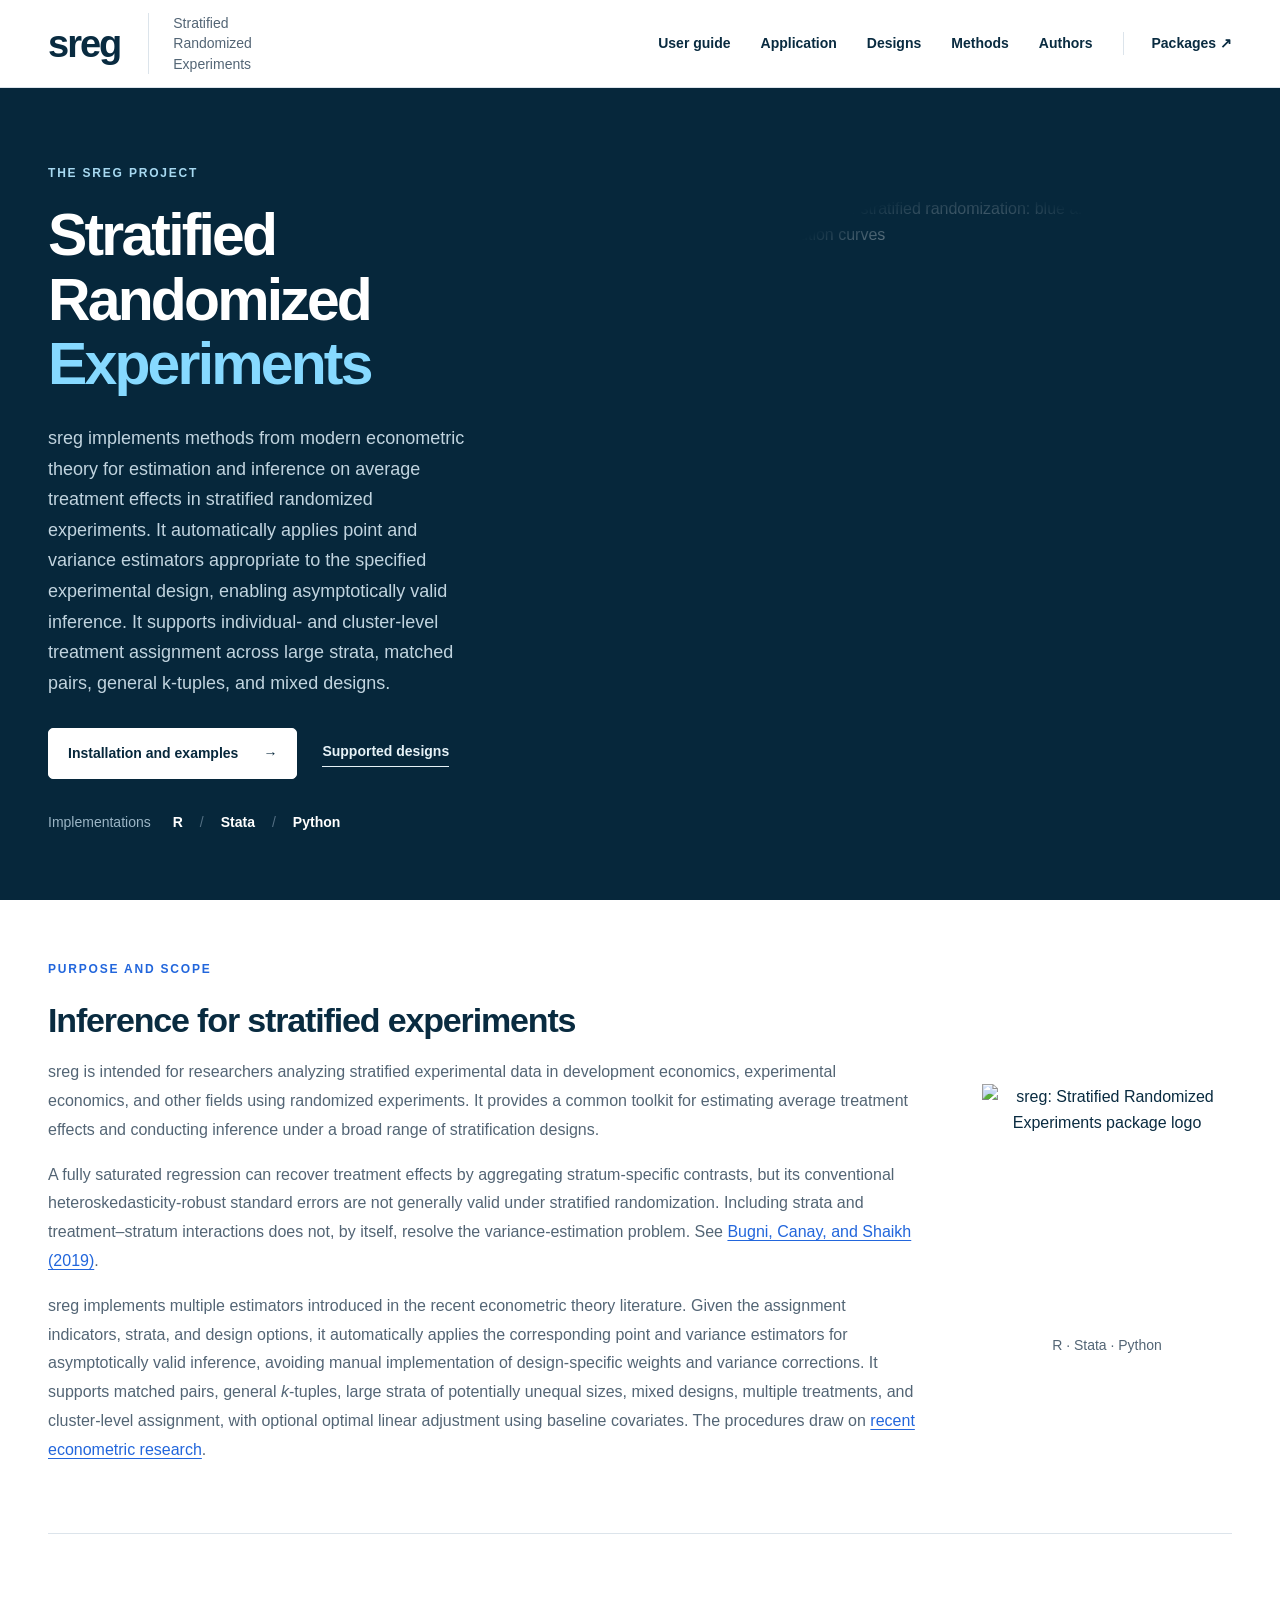
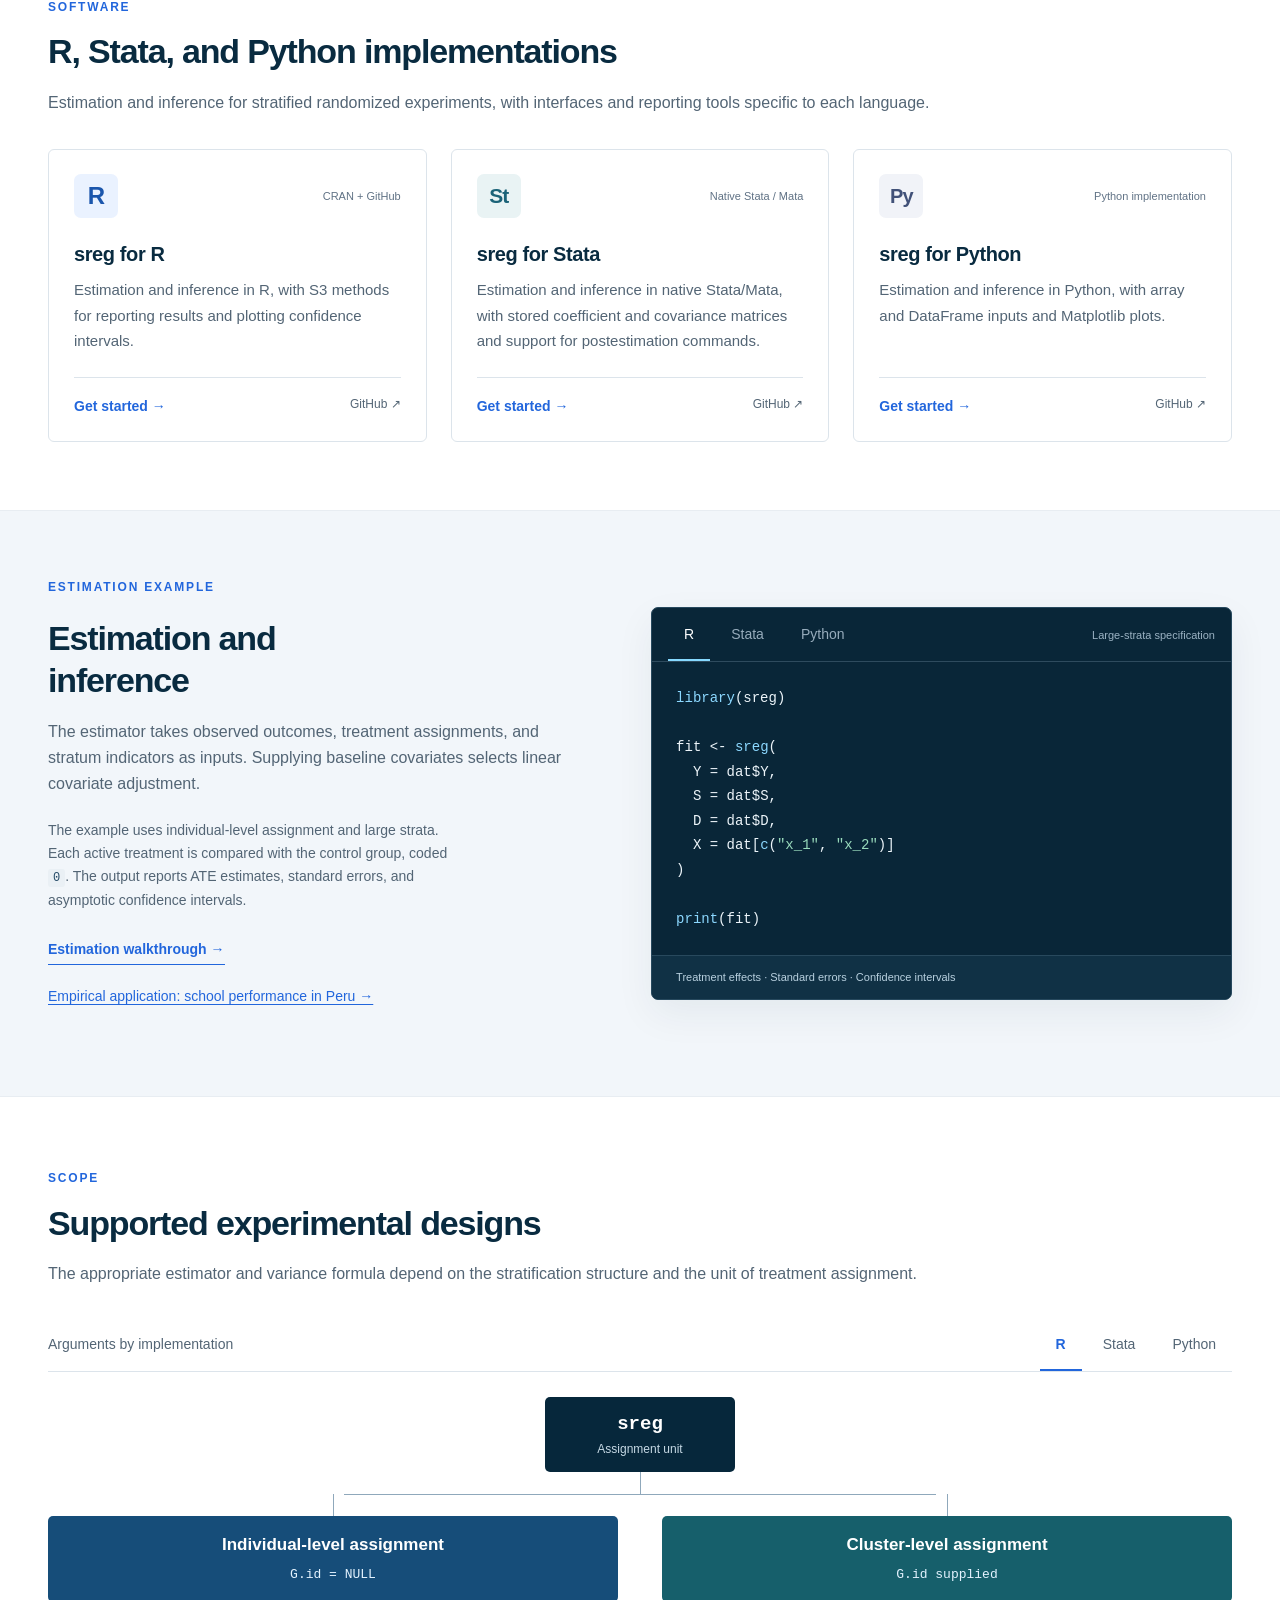
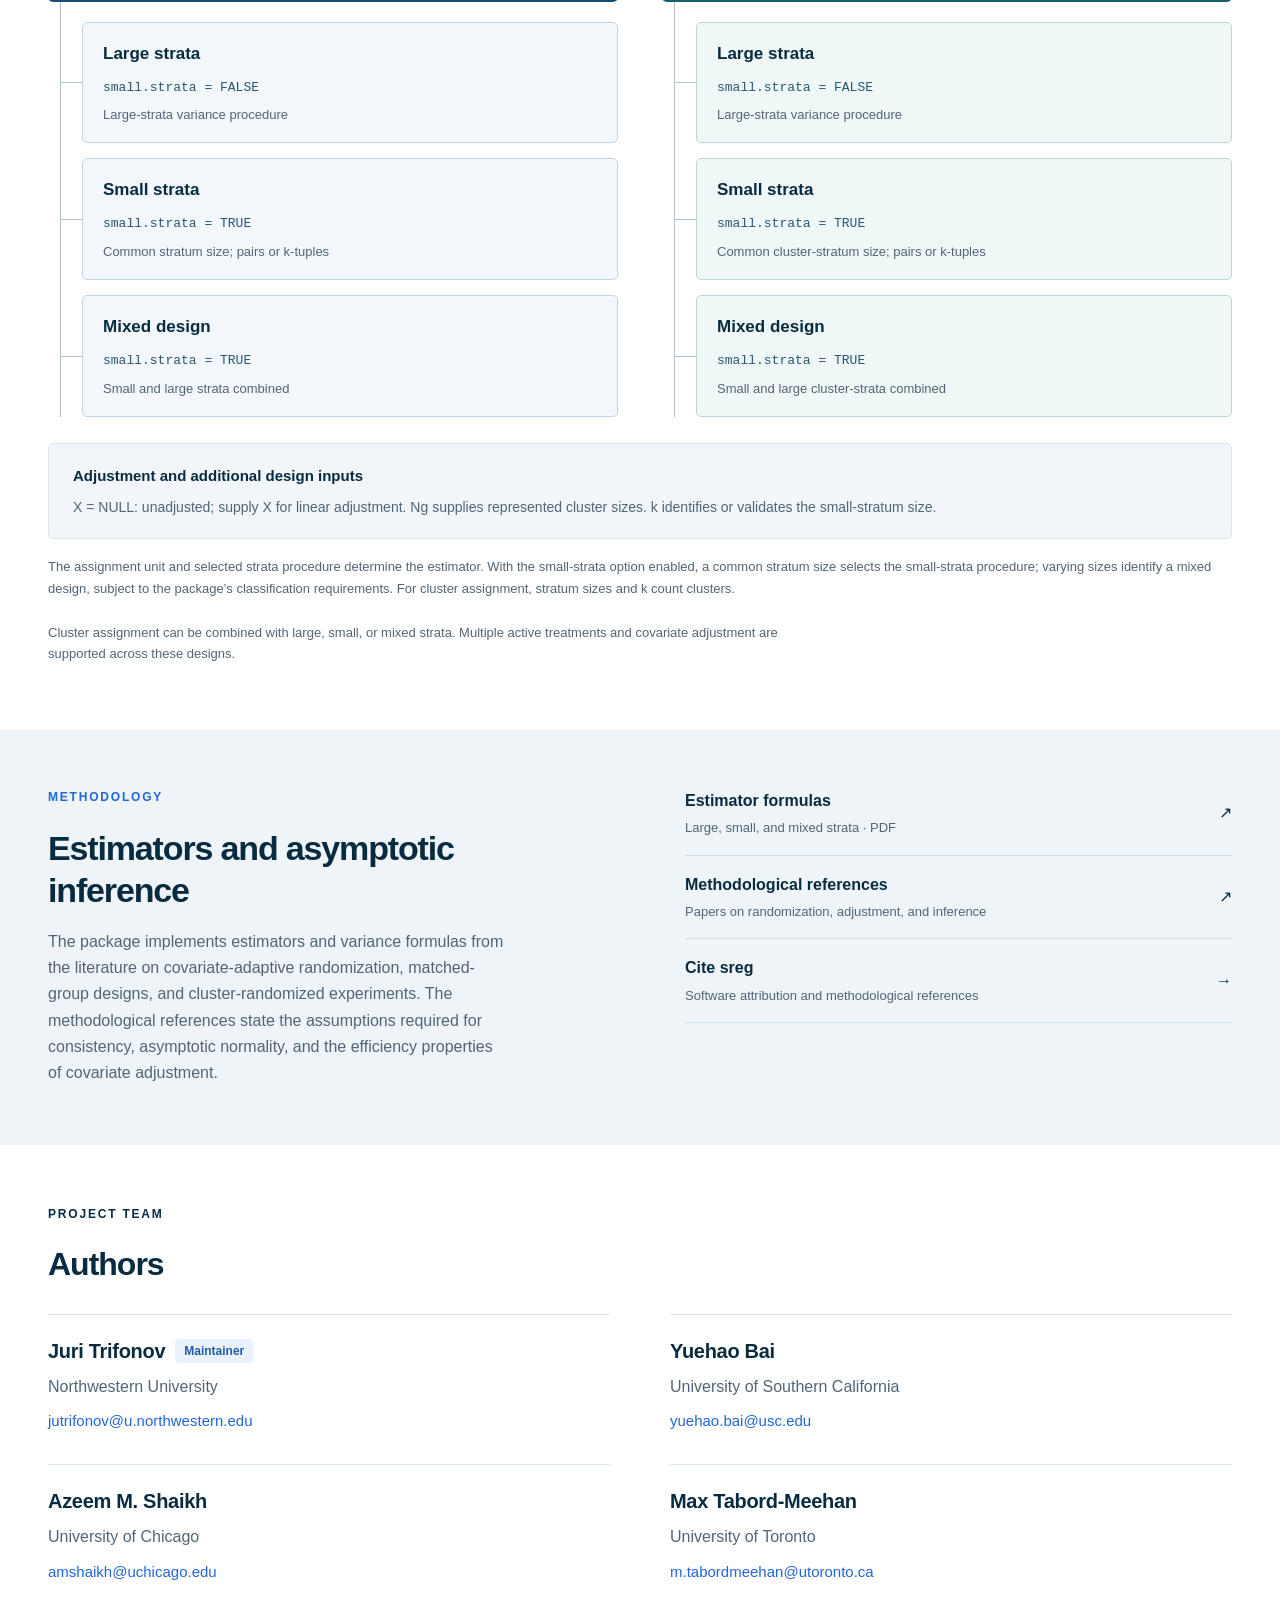
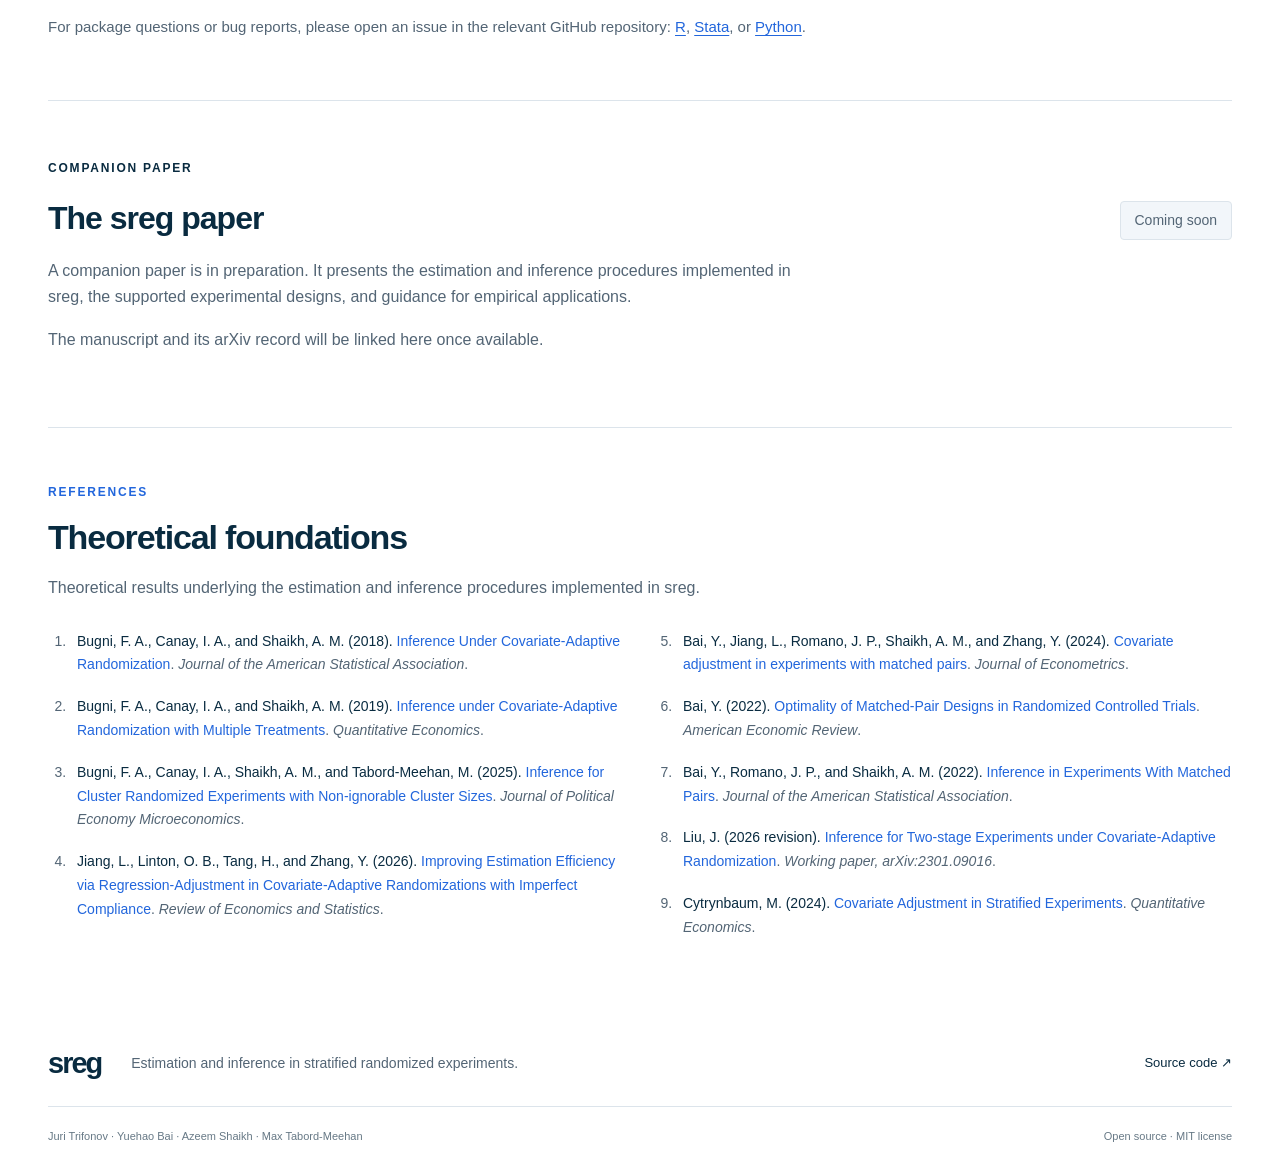
==== commit 1b80c71b: "Identify package maintainer and link issue trackers" ====
--- a/docs/index.html
+++ b/docs/index.html
@@ -113,7 +113,7 @@
 
 <section id="methods" class="methods-section"><div class="wrap methods-grid"><div><p class="eyebrow">Methodology</p><h2>Estimators and asymptotic inference</h2><p>The package implements estimators and variance formulas from the literature on covariate-adaptive randomization, matched-group designs, and cluster-randomized experiments. The methodological references state the assumptions required for consistency, asymptotic normality, and the efficiency properties of covariate adjustment.</p></div><div class="method-links"><a href="https://github.com/jutrifonov/sreg/raw/main/.github/assets/sreg-estimator-formulas.pdf"><span><strong>Estimator formulas</strong><small>Large, small, and mixed strata · PDF</small></span><span aria-hidden="true">↗</span></a><a href="#references"><span><strong>Methodological references</strong><small>Papers on randomization, adjustment, and inference</small></span><span aria-hidden="true">↗</span></a><a href="get-started/#citation"><span><strong>Cite sreg</strong><small>Software attribution and methodological references</small></span><span aria-hidden="true">→</span></a></div></div></section>
 
-<section id="authors" class="authors-section wrap"><p class="eyebrow">Project team</p><h2>Authors</h2><div class="authors-grid"><article class="author"><h3><a href="https://economics.northwestern.edu/people/graduate/">Juri Trifonov</a></h3><p>Northwestern University</p><a class="author-email" href="mailto:jutrifonov@u.northwestern.edu">jutrifonov@u.northwestern.edu</a></article><article class="author"><h3><a href="https://dornsife.usc.edu/profile/yuehao-bai/">Yuehao Bai</a></h3><p>University of Southern California</p><a class="author-email" href="mailto:yuehao.bai@usc.edu">yuehao.bai@usc.edu</a></article><article class="author"><h3><a href="https://home.uchicago.edu/amshaikh/">Azeem M. Shaikh</a></h3><p>University of Chicago</p><a class="author-email" href="mailto:amshaikh@uchicago.edu">amshaikh@uchicago.edu</a></article><article class="author"><h3><a href="https://sites.google.com/site/mtabordmeehan">Max Tabord-Meehan</a></h3><p>University of Toronto</p><a class="author-email" href="mailto:m.tabordmeehan@utoronto.ca">m.tabordmeehan@utoronto.ca</a></article></div></section>
+<section id="authors" class="authors-section wrap"><p class="eyebrow">Project team</p><h2>Authors</h2><div class="authors-grid"><article class="author"><h3><a href="https://economics.northwestern.edu/people/graduate/">Juri Trifonov</a><span class="maintainer-label">Maintainer</span></h3><p>Northwestern University</p><a class="author-email" href="mailto:jutrifonov@u.northwestern.edu">jutrifonov@u.northwestern.edu</a></article><article class="author"><h3><a href="https://dornsife.usc.edu/profile/yuehao-bai/">Yuehao Bai</a></h3><p>University of Southern California</p><a class="author-email" href="mailto:yuehao.bai@usc.edu">yuehao.bai@usc.edu</a></article><article class="author"><h3><a href="https://home.uchicago.edu/amshaikh/">Azeem M. Shaikh</a></h3><p>University of Chicago</p><a class="author-email" href="mailto:amshaikh@uchicago.edu">amshaikh@uchicago.edu</a></article><article class="author"><h3><a href="https://sites.google.com/site/mtabordmeehan">Max Tabord-Meehan</a></h3><p>University of Toronto</p><a class="author-email" href="mailto:m.tabordmeehan@utoronto.ca">m.tabordmeehan@utoronto.ca</a></article></div><p class="authors-contact">For package questions or bug reports, please open an issue in the relevant GitHub repository: <a href="https://github.com/jutrifonov/sreg/issues">R</a>, <a href="https://github.com/jutrifonov/sreg-stata/issues">Stata</a>, or <a href="https://github.com/jutrifonov/sreg-python/issues">Python</a>.</p></section>
 
 <section id="paper" class="paper-section wrap"><div><p class="eyebrow">Companion paper</p><h2>The sreg paper</h2><p>A companion paper is in preparation. It presents the estimation and inference procedures implemented in sreg, the supported experimental designs, and guidance for empirical applications.</p><p>The manuscript and its arXiv record will be linked here once available.</p></div><span class="paper-status">Coming soon</span></section>
 
--- a/docs/assets/site.css
+++ b/docs/assets/site.css
@@ -17,3 +17,5 @@
 .hero-randomization-art{margin:0;width:100%;align-self:center}.hero-randomization-art img{display:block;width:115%;max-width:none;height:auto;margin-left:-7.5%;mask-image:radial-gradient(ellipse at center,#000 48%,transparent 72%);-webkit-mask-image:radial-gradient(ellipse at center,#000 48%,transparent 72%)}@media(max-width:760px){.hero-randomization-art{max-width:480px;margin:-20px auto 0}.hero-randomization-art img{width:100%;margin-left:0}}
 
 .authors-section{padding-top:60px;padding-bottom:60px;border-bottom:1px solid var(--line)}.authors-section h2{font-size:32px;letter-spacing:-1px;margin:0 0 30px}.authors-grid{display:grid;grid-template-columns:repeat(2,minmax(0,1fr));column-gap:60px;row-gap:30px}.author{border-top:1px solid var(--line);padding-top:20px}.author h3{font-size:20px;margin:0 0 6px;letter-spacing:-.3px}.author h3 a:hover{color:var(--blue)}.author p{font-size:16px;color:var(--muted);margin:0 0 8px}.author-email{font-size:15px;color:var(--blue);overflow-wrap:anywhere}.author-email:hover{text-decoration:underline}@media(max-width:760px){.authors-grid{grid-template-columns:1fr;gap:24px}}
+
+.author h3{display:flex;align-items:center;flex-wrap:wrap;gap:10px}.maintainer-label{display:inline-block;padding:3px 9px;border-radius:4px;background:#eaf2ff;color:#245ca3;font-size:12px;font-weight:600;line-height:1.5;letter-spacing:0}.authors-contact{margin:30px 0 0;font-size:15px;color:var(--muted);max-width:850px}.authors-contact a{color:var(--blue);text-decoration:underline;text-underline-offset:3px}
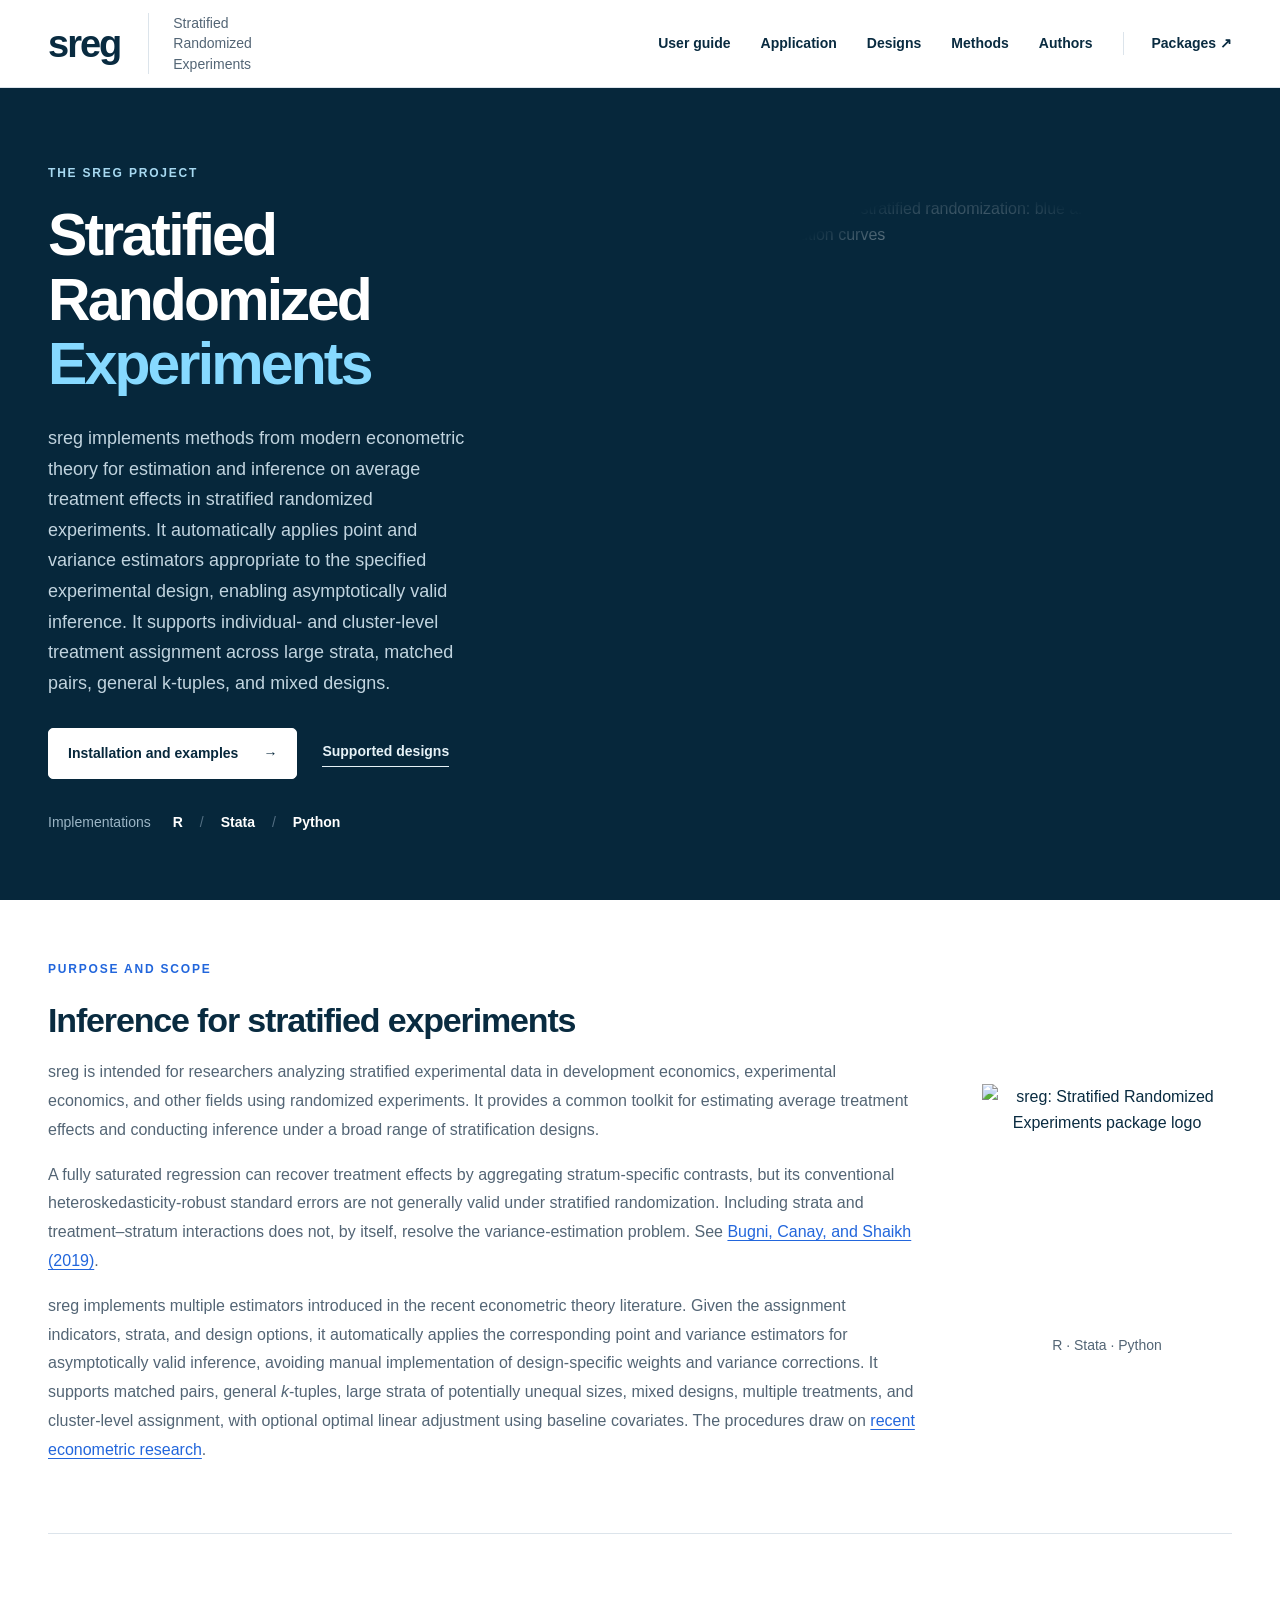
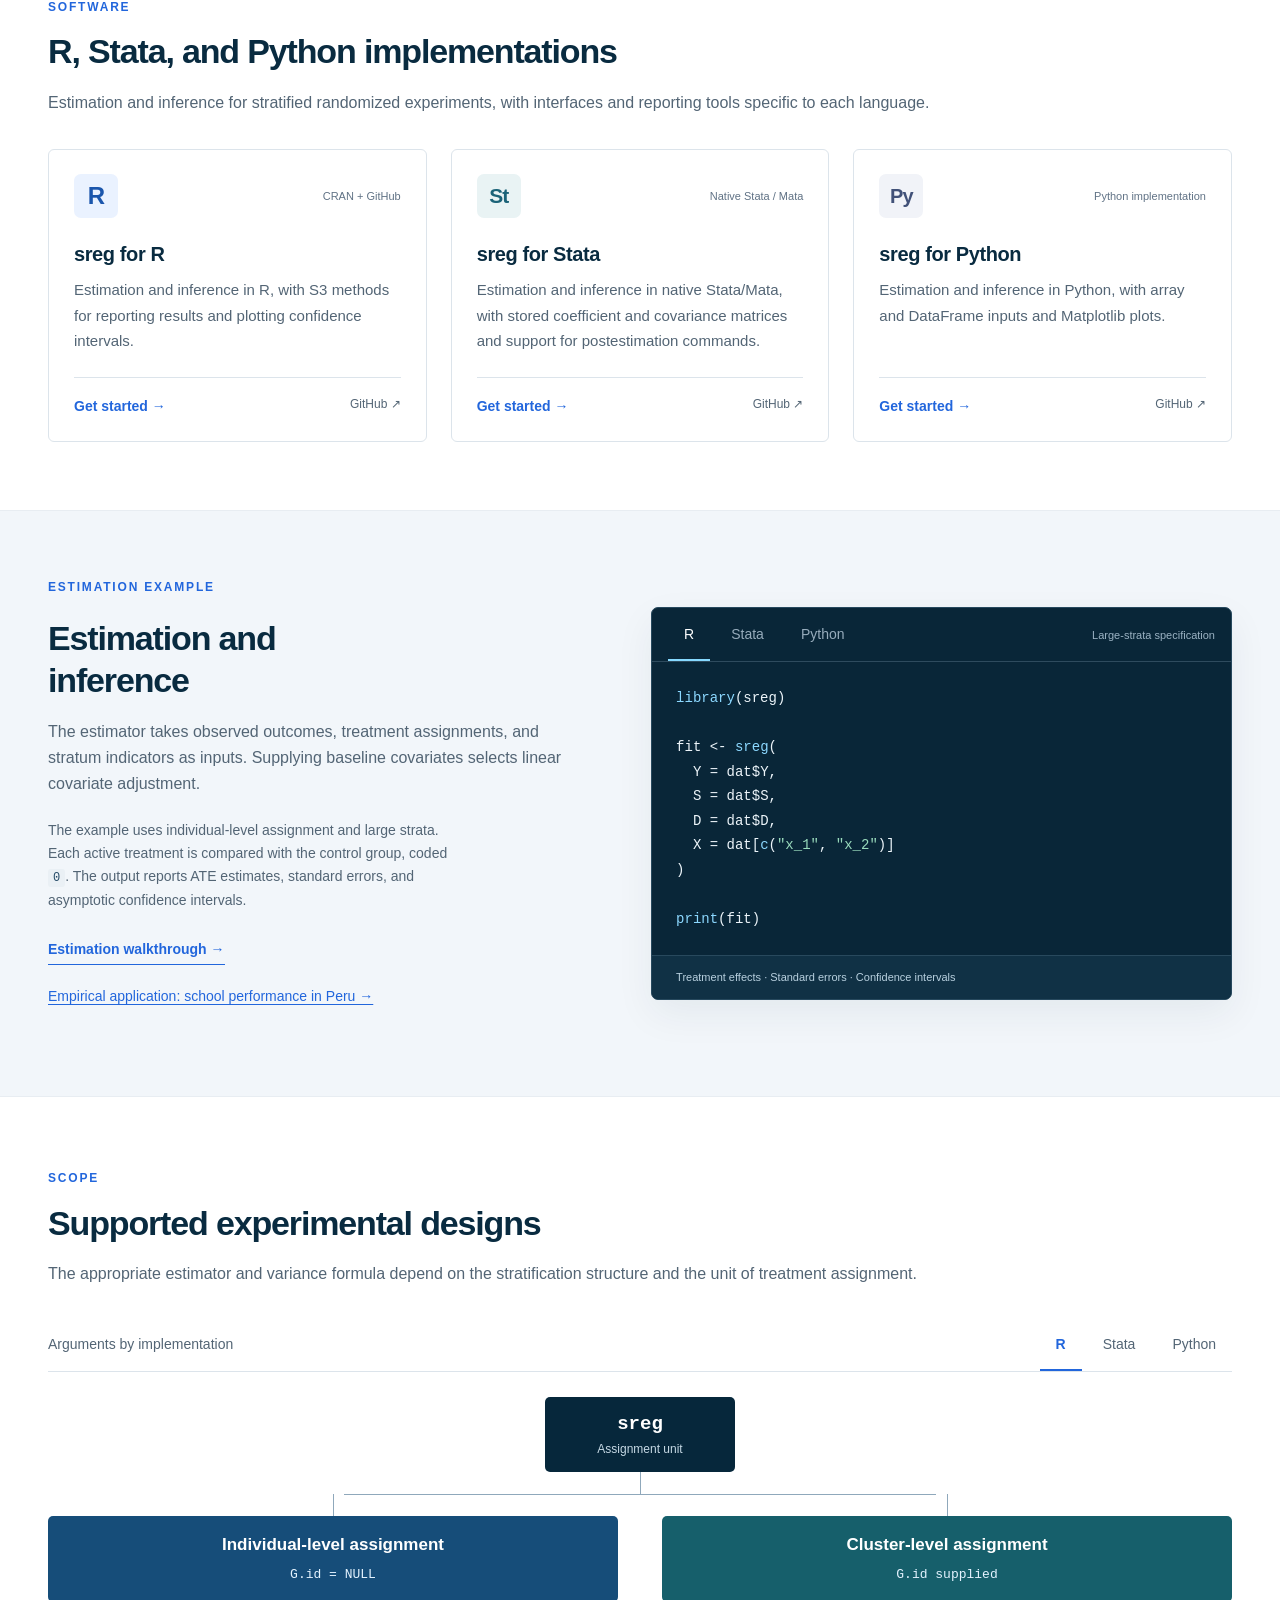
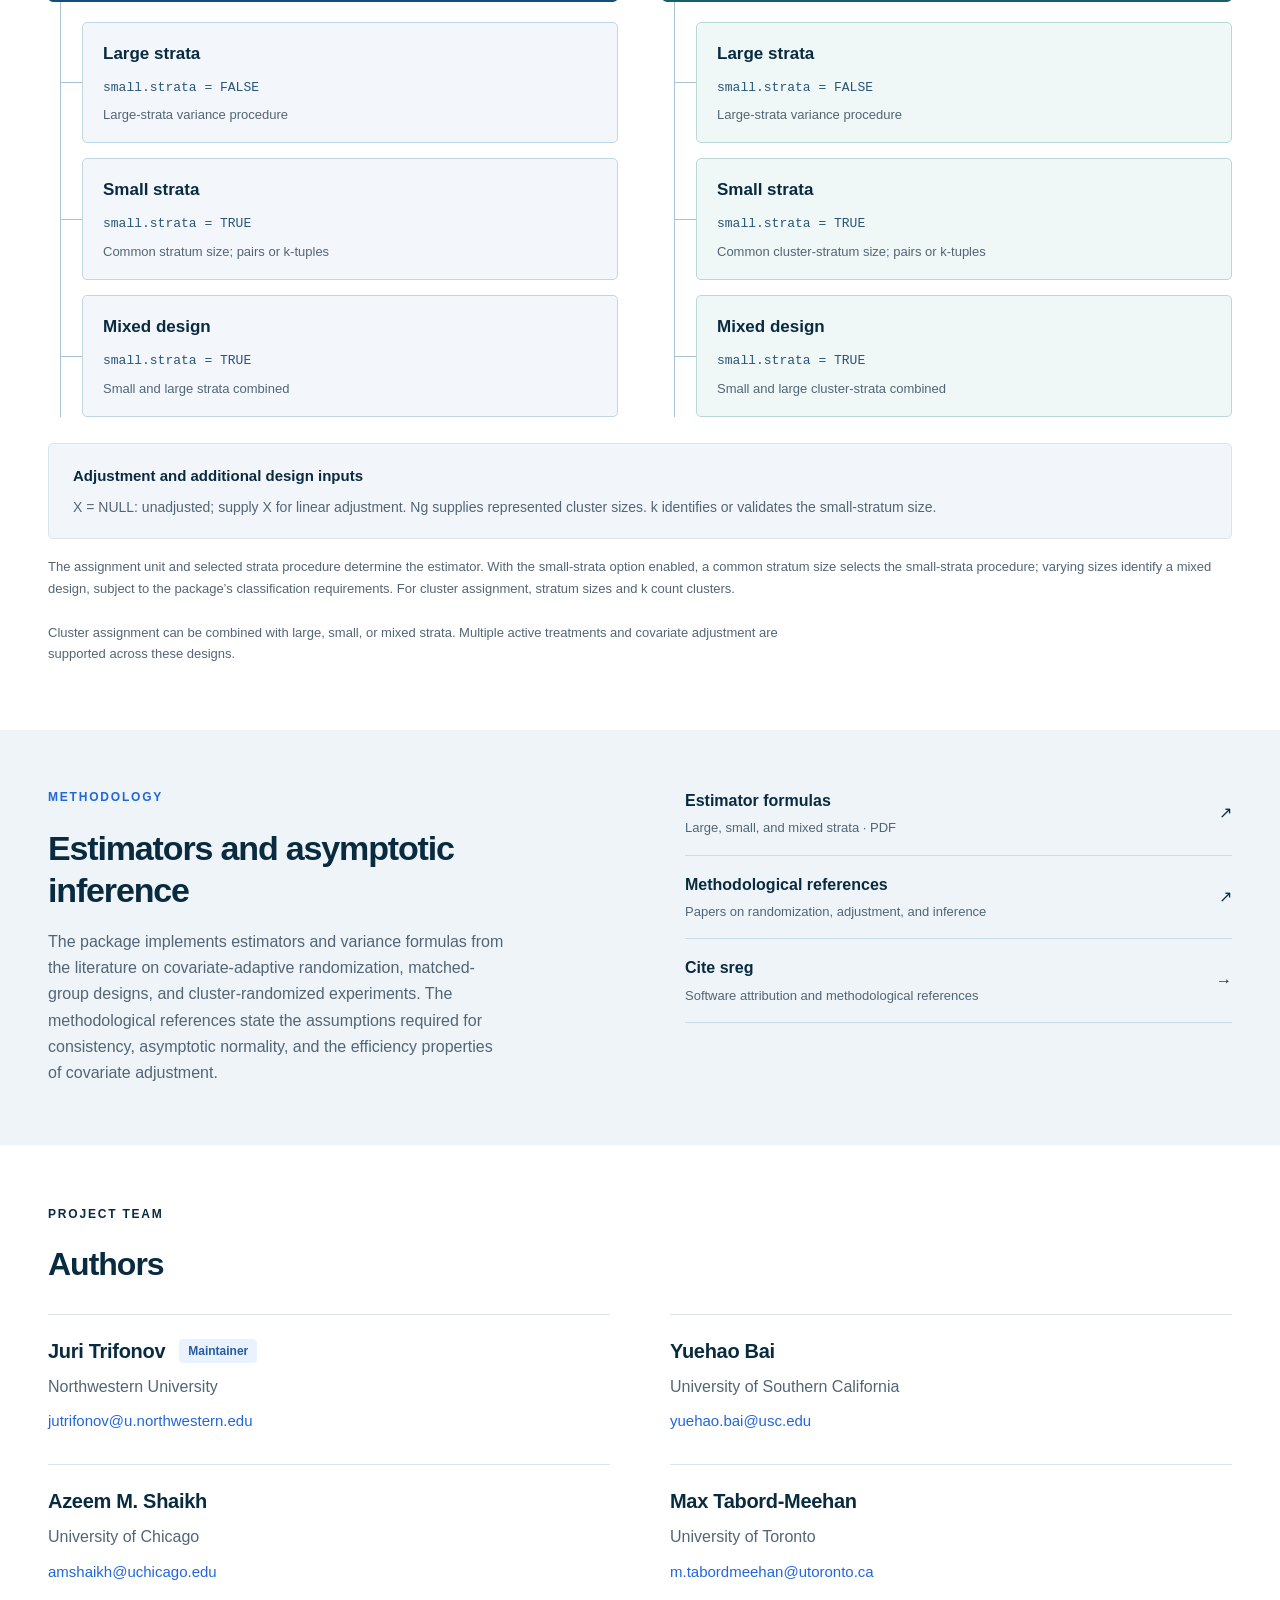
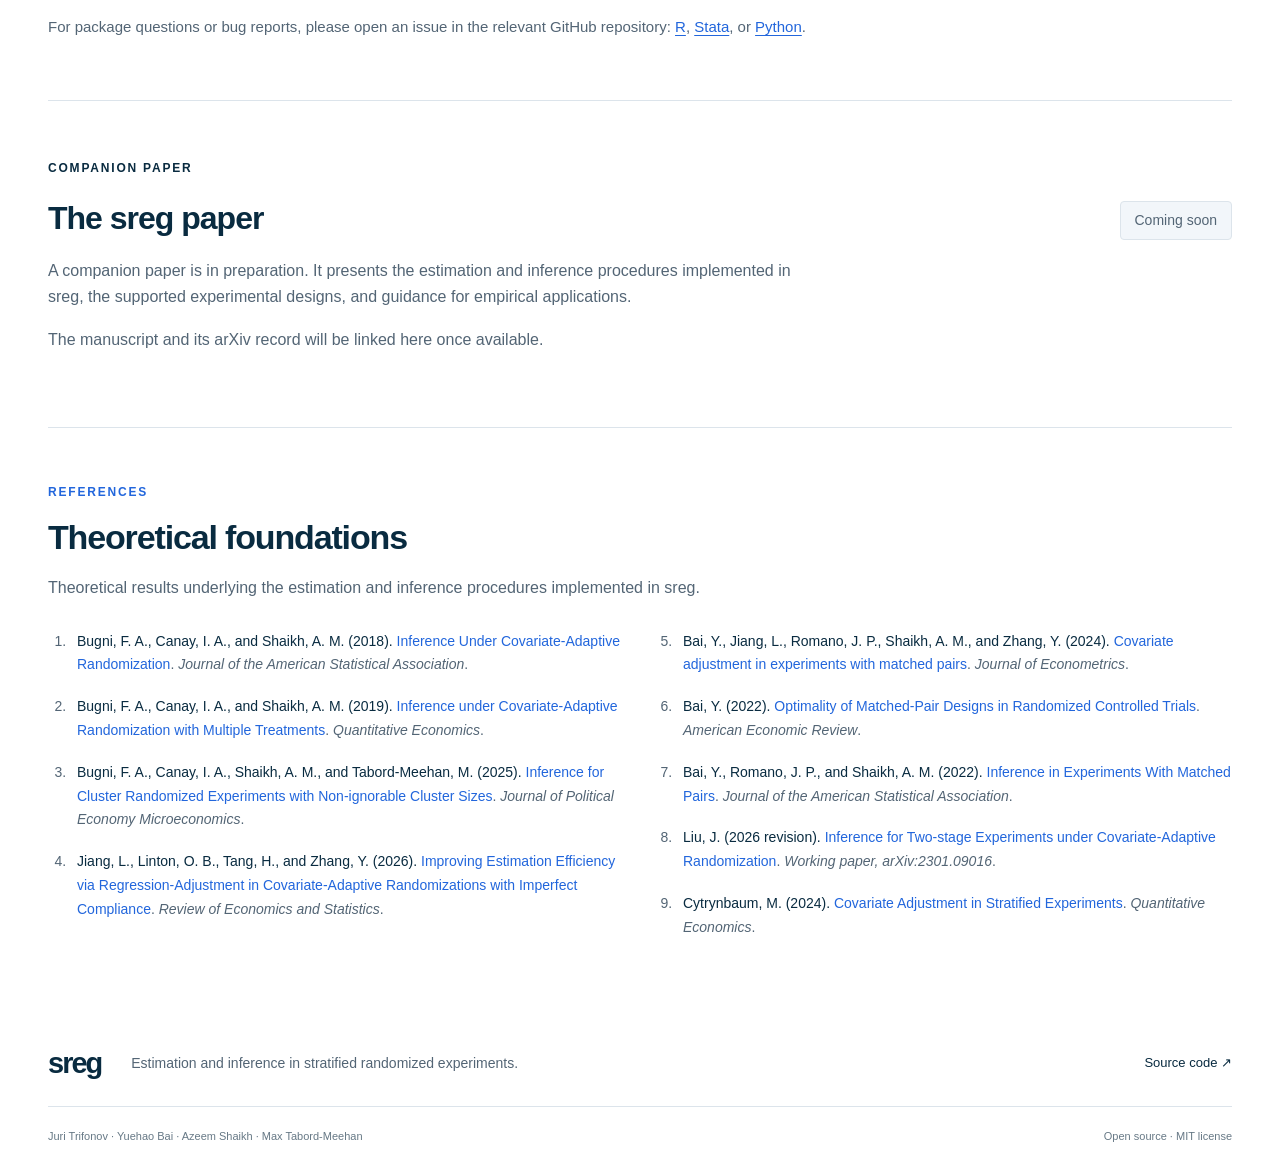
==== commit 8ab63a58: "Fix maintainer label fallback and invalidate stale stylesheet cache" ====
--- a/docs/index.html
+++ b/docs/index.html
@@ -8,7 +8,7 @@
   <meta name="description" content="Estimation of average treatment effects and asymptotically valid inference in stratified randomized experiments, with implementations in R, Stata, and Python.">
   <link rel="canonical" href="https://sreg-project.github.io/">
   <link rel="icon" href="./assets/favicon.svg" type="image/svg+xml">
-  <link rel="stylesheet" href="./assets/site.css">
+  <link rel="stylesheet" href="./assets/site.css?v=b19ca7cb645c">
   <script src="./assets/site.js" defer></script>
 </head>
 <body class="home">
@@ -113,7 +113,7 @@
 
 <section id="methods" class="methods-section"><div class="wrap methods-grid"><div><p class="eyebrow">Methodology</p><h2>Estimators and asymptotic inference</h2><p>The package implements estimators and variance formulas from the literature on covariate-adaptive randomization, matched-group designs, and cluster-randomized experiments. The methodological references state the assumptions required for consistency, asymptotic normality, and the efficiency properties of covariate adjustment.</p></div><div class="method-links"><a href="https://github.com/jutrifonov/sreg/raw/main/.github/assets/sreg-estimator-formulas.pdf"><span><strong>Estimator formulas</strong><small>Large, small, and mixed strata · PDF</small></span><span aria-hidden="true">↗</span></a><a href="#references"><span><strong>Methodological references</strong><small>Papers on randomization, adjustment, and inference</small></span><span aria-hidden="true">↗</span></a><a href="get-started/#citation"><span><strong>Cite sreg</strong><small>Software attribution and methodological references</small></span><span aria-hidden="true">→</span></a></div></div></section>
 
-<section id="authors" class="authors-section wrap"><p class="eyebrow">Project team</p><h2>Authors</h2><div class="authors-grid"><article class="author"><h3><a href="https://economics.northwestern.edu/people/graduate/">Juri Trifonov</a><span class="maintainer-label">Maintainer</span></h3><p>Northwestern University</p><a class="author-email" href="mailto:jutrifonov@u.northwestern.edu">jutrifonov@u.northwestern.edu</a></article><article class="author"><h3><a href="https://dornsife.usc.edu/profile/yuehao-bai/">Yuehao Bai</a></h3><p>University of Southern California</p><a class="author-email" href="mailto:yuehao.bai@usc.edu">yuehao.bai@usc.edu</a></article><article class="author"><h3><a href="https://home.uchicago.edu/amshaikh/">Azeem M. Shaikh</a></h3><p>University of Chicago</p><a class="author-email" href="mailto:amshaikh@uchicago.edu">amshaikh@uchicago.edu</a></article><article class="author"><h3><a href="https://sites.google.com/site/mtabordmeehan">Max Tabord-Meehan</a></h3><p>University of Toronto</p><a class="author-email" href="mailto:m.tabordmeehan@utoronto.ca">m.tabordmeehan@utoronto.ca</a></article></div><p class="authors-contact">For package questions or bug reports, please open an issue in the relevant GitHub repository: <a href="https://github.com/jutrifonov/sreg/issues">R</a>, <a href="https://github.com/jutrifonov/sreg-stata/issues">Stata</a>, or <a href="https://github.com/jutrifonov/sreg-python/issues">Python</a>.</p></section>
+<section id="authors" class="authors-section wrap"><p class="eyebrow">Project team</p><h2>Authors</h2><div class="authors-grid"><article class="author"><h3><a href="https://economics.northwestern.edu/people/graduate/">Juri Trifonov</a> <small class="maintainer-label">Maintainer</small></h3><p>Northwestern University</p><a class="author-email" href="mailto:jutrifonov@u.northwestern.edu">jutrifonov@u.northwestern.edu</a></article><article class="author"><h3><a href="https://dornsife.usc.edu/profile/yuehao-bai/">Yuehao Bai</a></h3><p>University of Southern California</p><a class="author-email" href="mailto:yuehao.bai@usc.edu">yuehao.bai@usc.edu</a></article><article class="author"><h3><a href="https://home.uchicago.edu/amshaikh/">Azeem M. Shaikh</a></h3><p>University of Chicago</p><a class="author-email" href="mailto:amshaikh@uchicago.edu">amshaikh@uchicago.edu</a></article><article class="author"><h3><a href="https://sites.google.com/site/mtabordmeehan">Max Tabord-Meehan</a></h3><p>University of Toronto</p><a class="author-email" href="mailto:m.tabordmeehan@utoronto.ca">m.tabordmeehan@utoronto.ca</a></article></div><p class="authors-contact">For package questions or bug reports, please open an issue in the relevant GitHub repository: <a href="https://github.com/jutrifonov/sreg/issues">R</a>, <a href="https://github.com/jutrifonov/sreg-stata/issues">Stata</a>, or <a href="https://github.com/jutrifonov/sreg-python/issues">Python</a>.</p></section>
 
 <section id="paper" class="paper-section wrap"><div><p class="eyebrow">Companion paper</p><h2>The sreg paper</h2><p>A companion paper is in preparation. It presents the estimation and inference procedures implemented in sreg, the supported experimental designs, and guidance for empirical applications.</p><p>The manuscript and its arXiv record will be linked here once available.</p></div><span class="paper-status">Coming soon</span></section>
 
--- a/docs/assets/site.css
+++ b/docs/assets/site.css
@@ -18,4 +18,4 @@
 
 .authors-section{padding-top:60px;padding-bottom:60px;border-bottom:1px solid var(--line)}.authors-section h2{font-size:32px;letter-spacing:-1px;margin:0 0 30px}.authors-grid{display:grid;grid-template-columns:repeat(2,minmax(0,1fr));column-gap:60px;row-gap:30px}.author{border-top:1px solid var(--line);padding-top:20px}.author h3{font-size:20px;margin:0 0 6px;letter-spacing:-.3px}.author h3 a:hover{color:var(--blue)}.author p{font-size:16px;color:var(--muted);margin:0 0 8px}.author-email{font-size:15px;color:var(--blue);overflow-wrap:anywhere}.author-email:hover{text-decoration:underline}@media(max-width:760px){.authors-grid{grid-template-columns:1fr;gap:24px}}
 
-.author h3{display:flex;align-items:center;flex-wrap:wrap;gap:10px}.maintainer-label{display:inline-block;padding:3px 9px;border-radius:4px;background:#eaf2ff;color:#245ca3;font-size:12px;font-weight:600;line-height:1.5;letter-spacing:0}.authors-contact{margin:30px 0 0;font-size:15px;color:var(--muted);max-width:850px}.authors-contact a{color:var(--blue);text-decoration:underline;text-underline-offset:3px}
+.author h3{display:flex;align-items:center;flex-wrap:wrap;gap:10px}.author h3 .maintainer-label{display:inline-block;flex:none;margin-left:4px;padding:3px 9px;border-radius:4px;background:#eaf2ff;color:#245ca3;font-size:12px;font-weight:600;line-height:1.5;letter-spacing:0}.authors-contact{margin:30px 0 0;font-size:15px;color:var(--muted);max-width:850px}.authors-contact a{color:var(--blue);text-decoration:underline;text-underline-offset:3px}
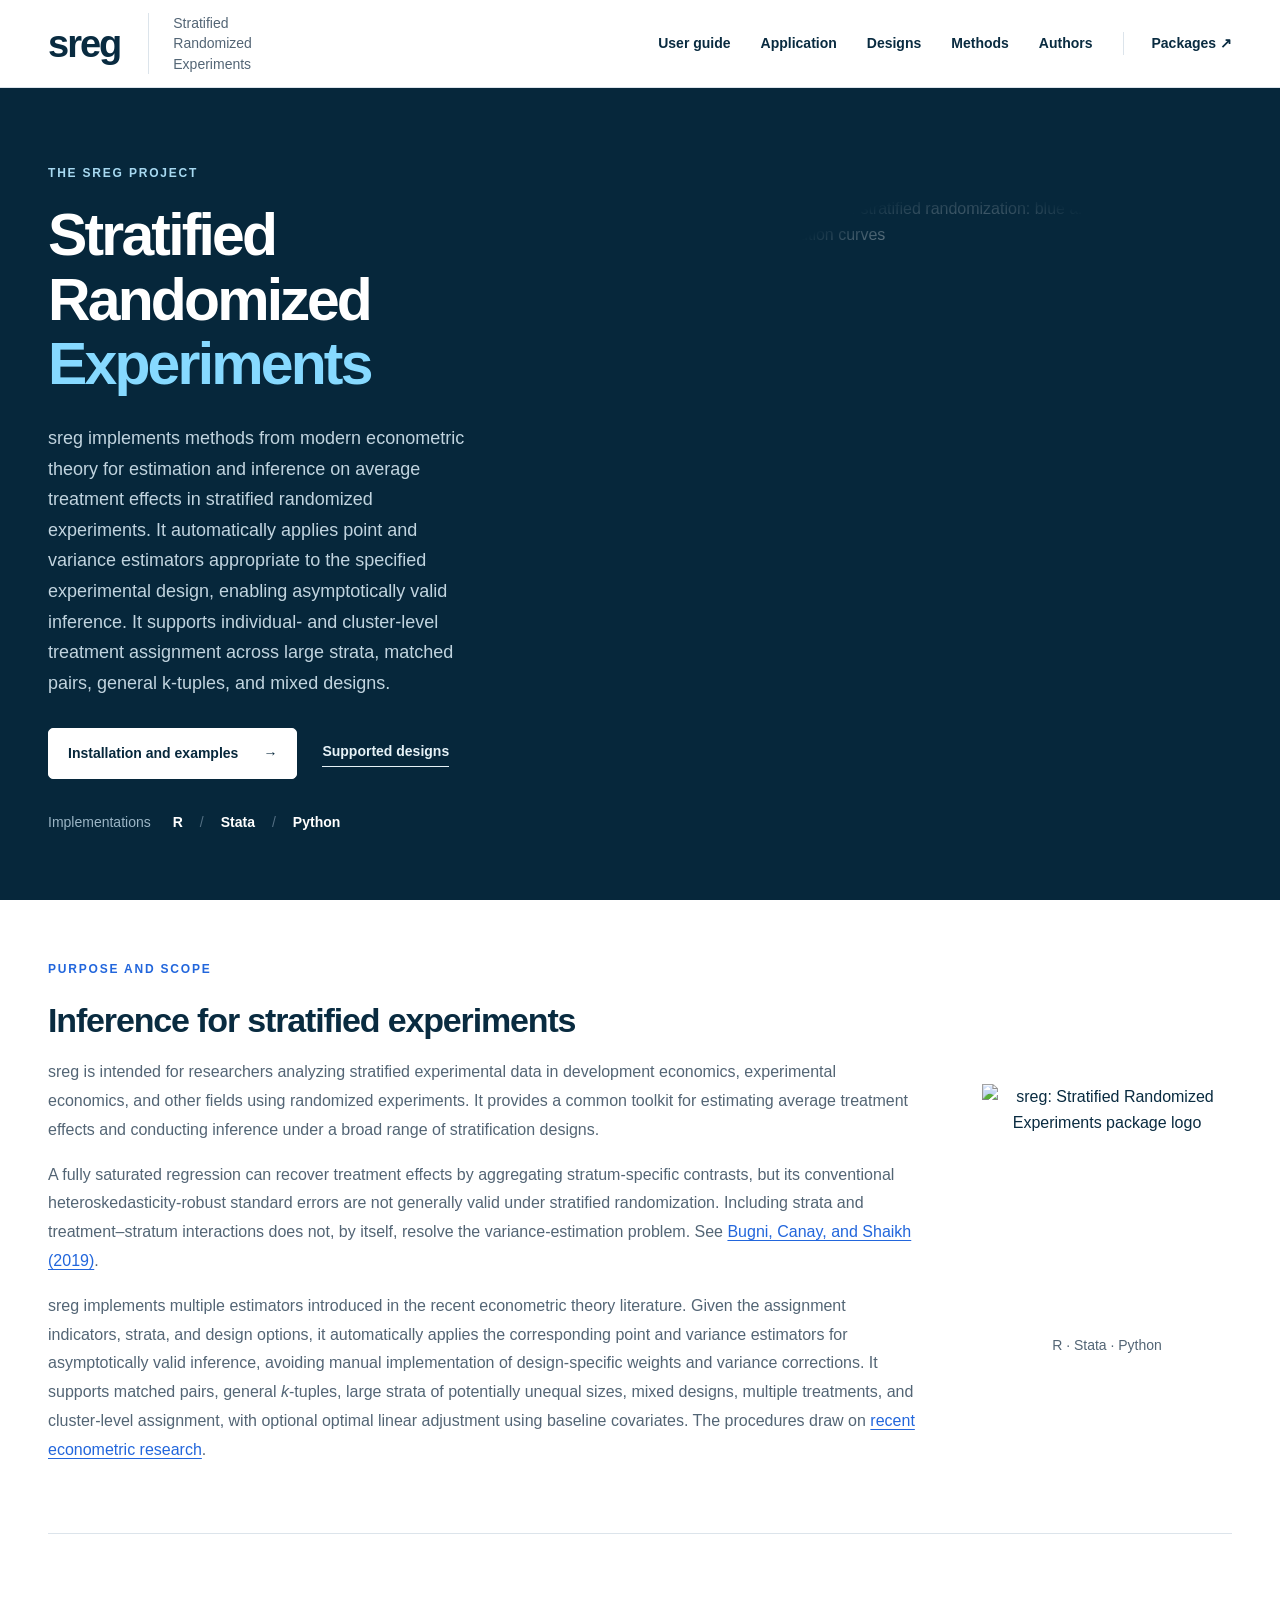
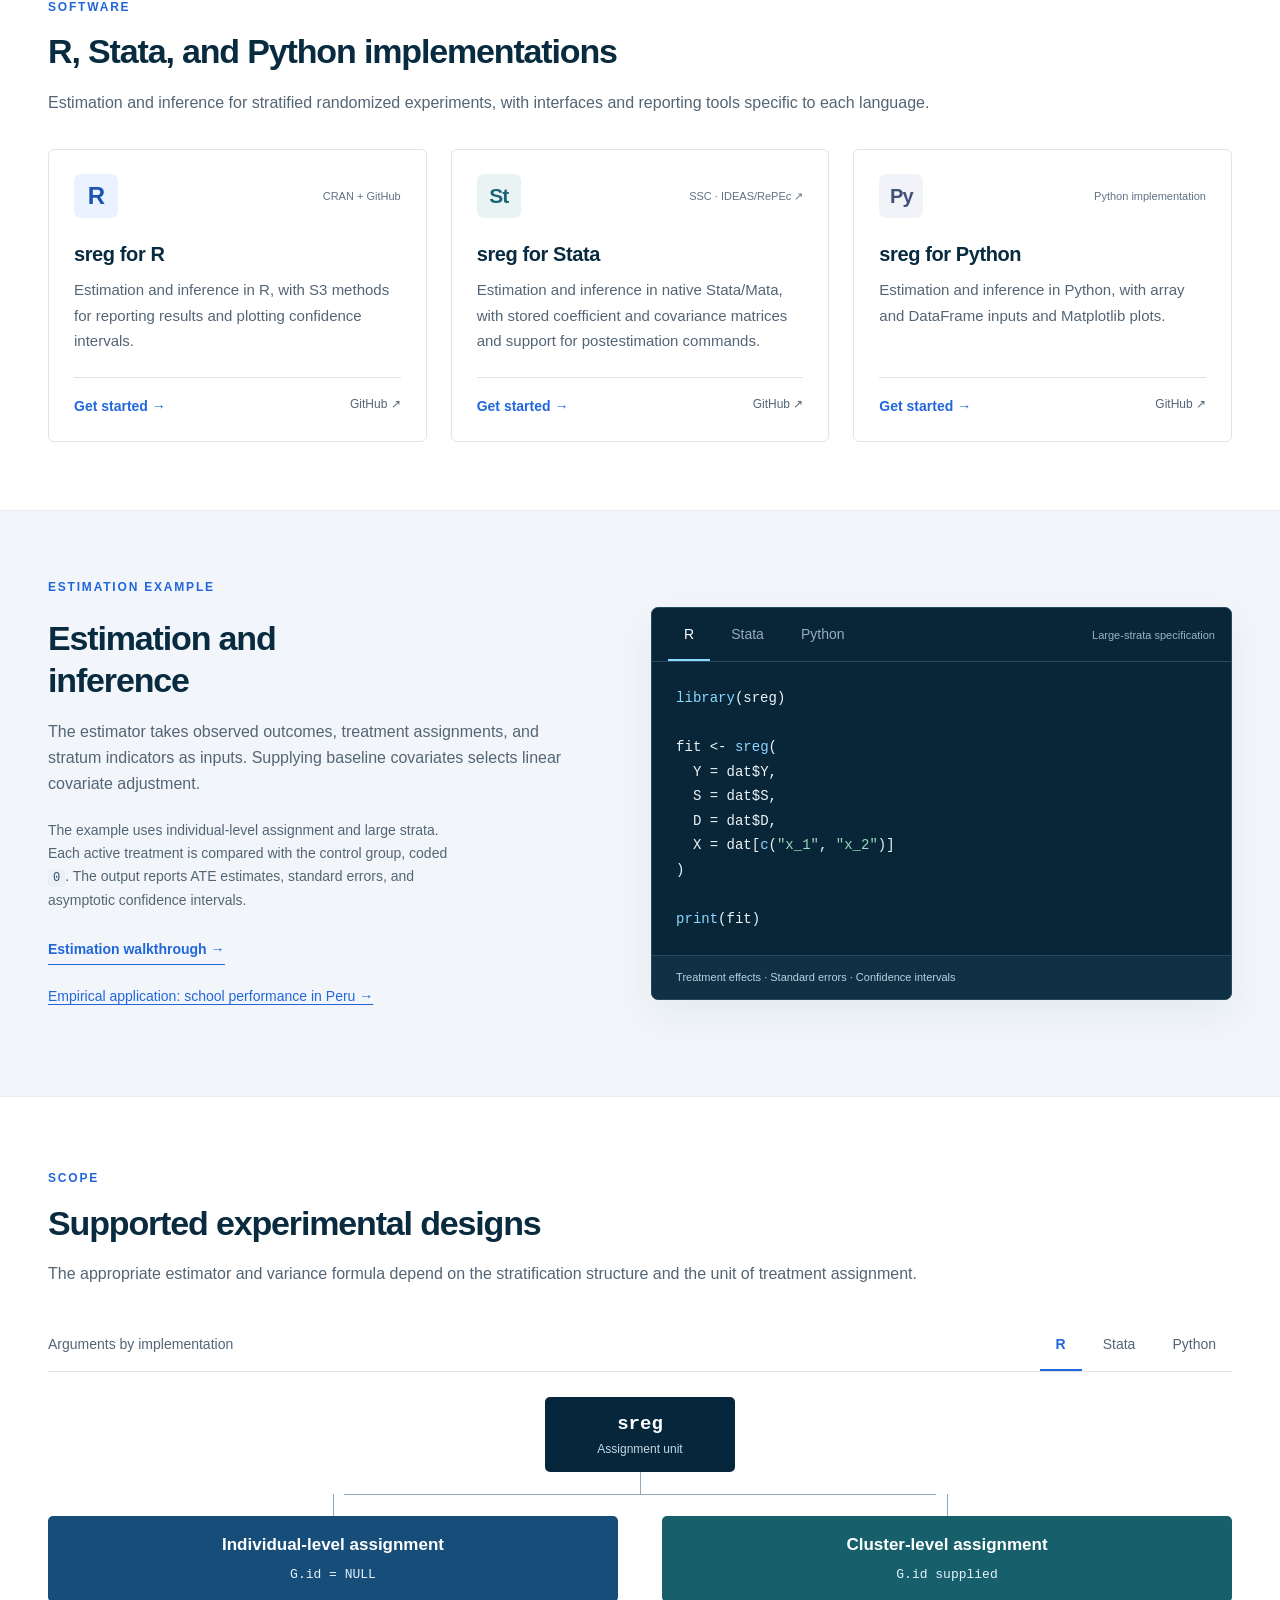
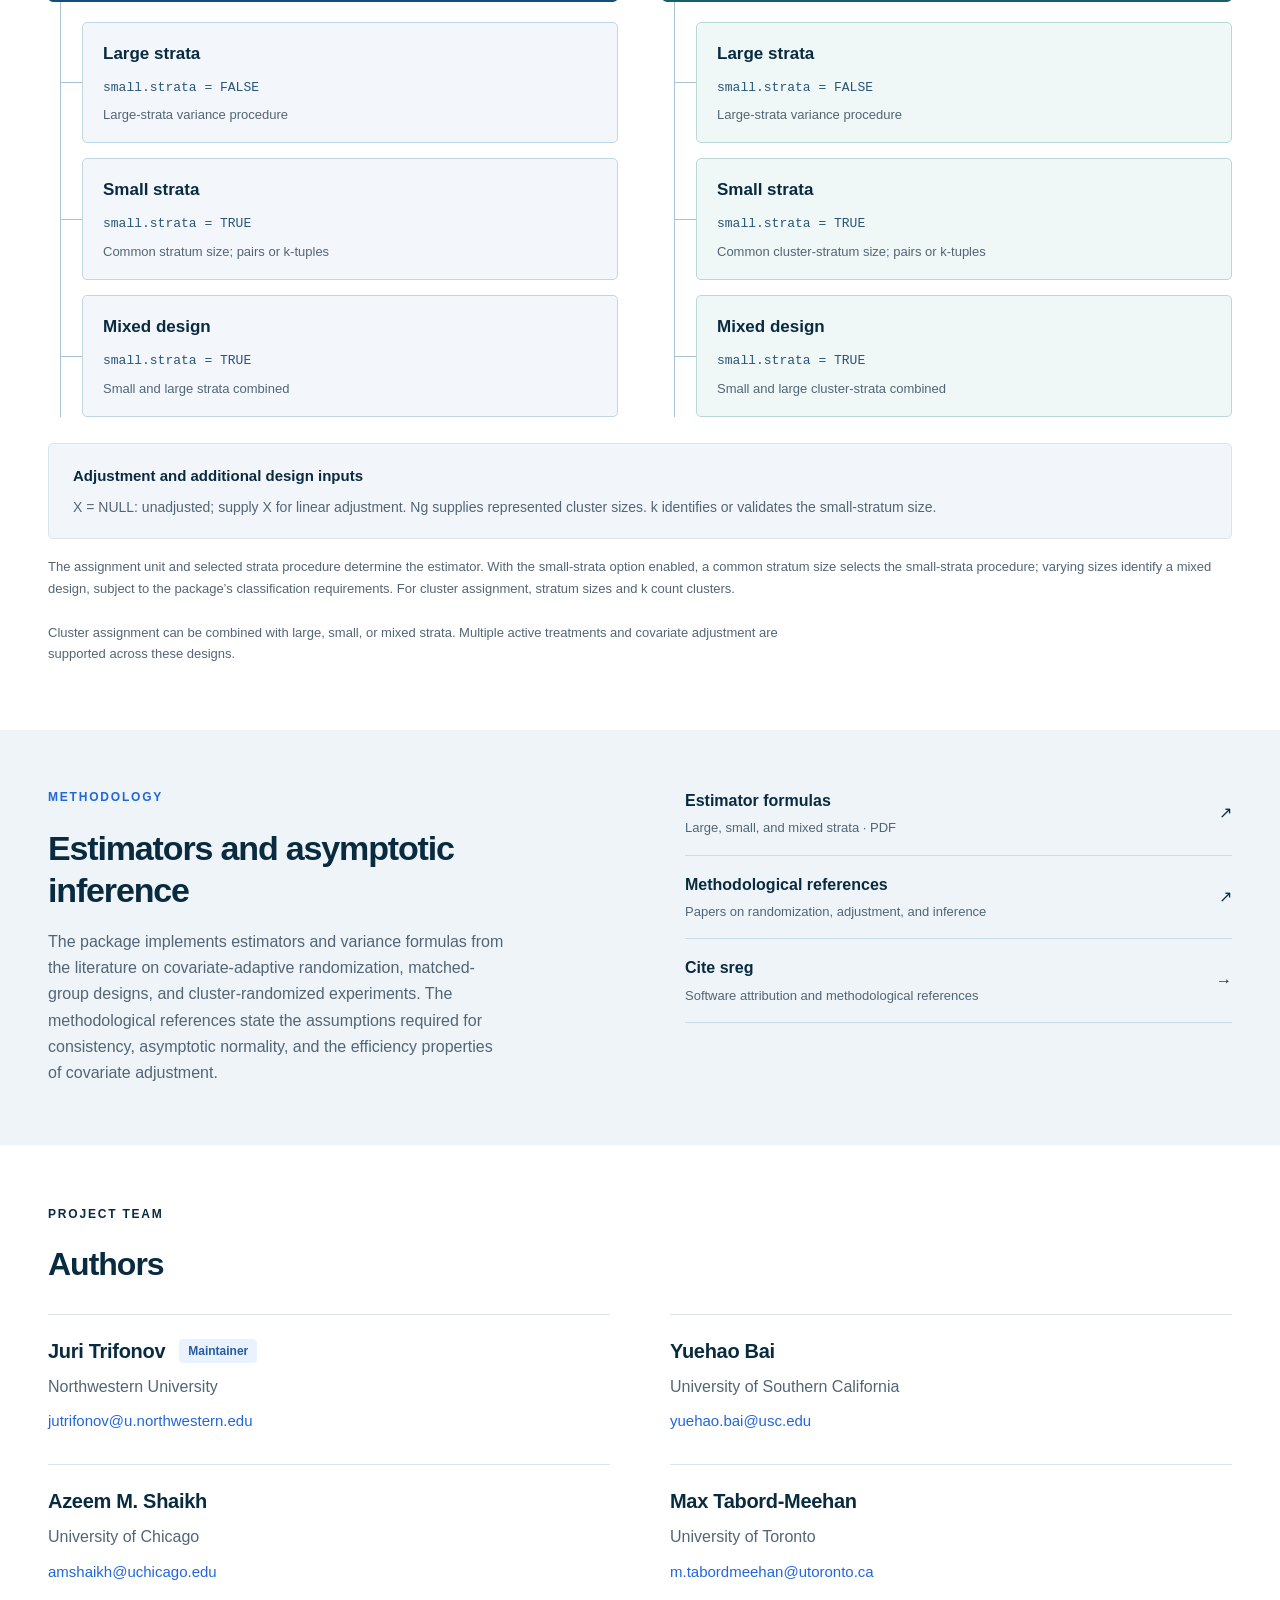
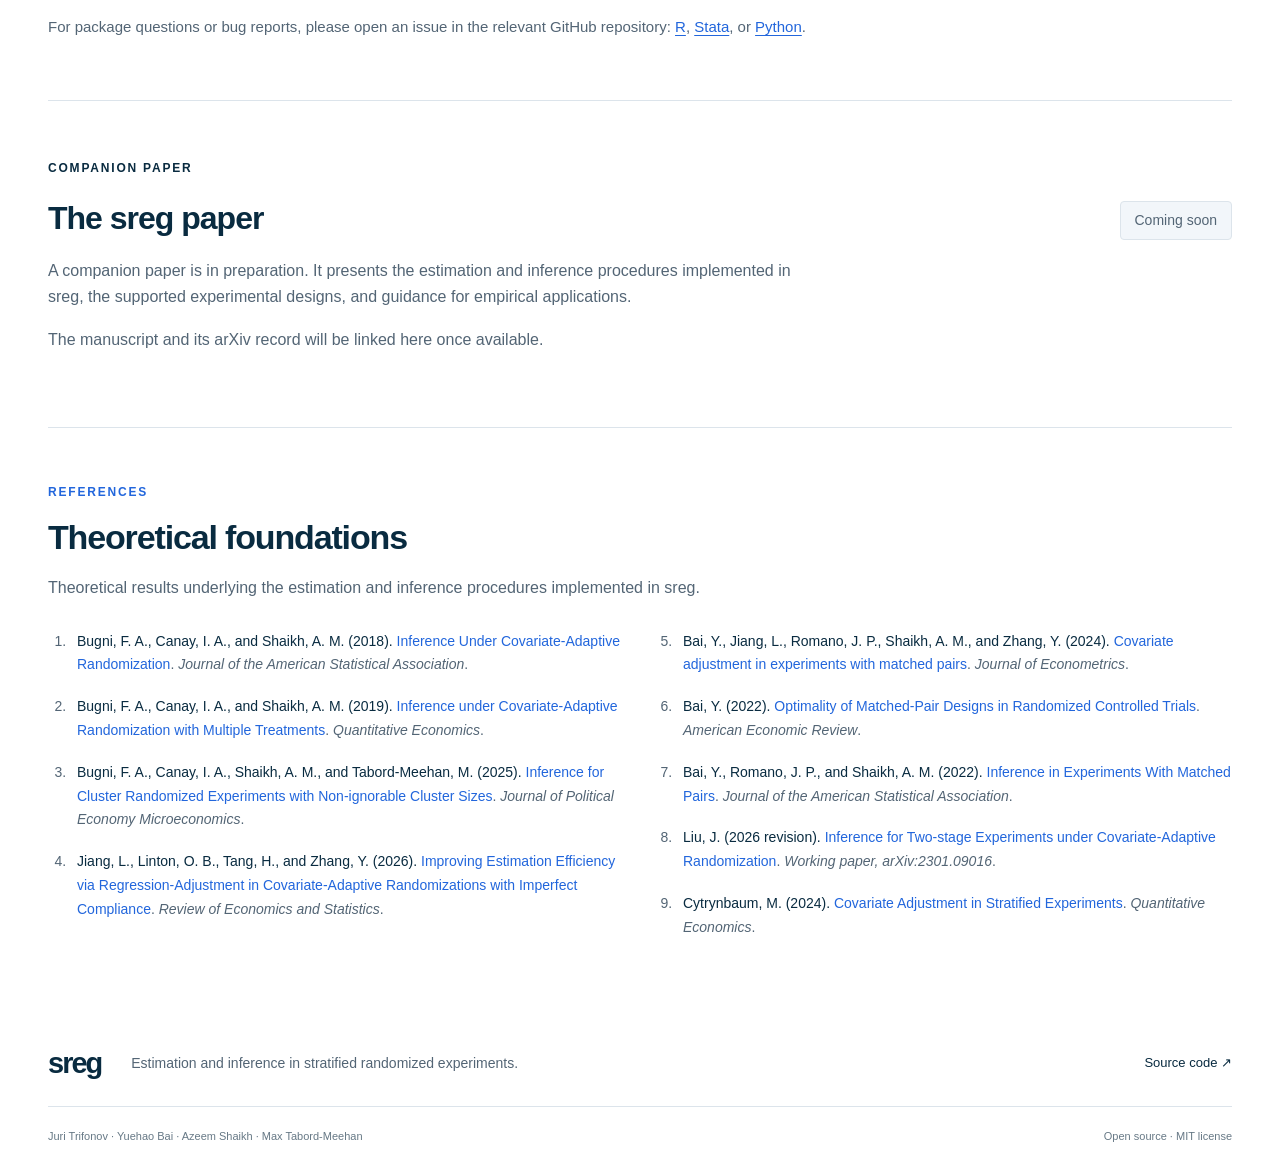
==== commit 49bc7859: "Use SSC installation and add Stata RePEc entry" ====
--- a/docs/index.html
+++ b/docs/index.html
@@ -53,7 +53,7 @@
 <div class="section-intro"><p class="eyebrow">Software</p><h2>R, Stata, and Python implementations</h2><p>Estimation and inference for stratified randomized experiments, with interfaces and reporting tools specific to each language.</p></div>
 <div class="package-grid">
 <article class="package-card"><div class="package-heading"><span class="language-mark">R</span><span class="package-label">CRAN + GitHub</span></div><h3>sreg for R</h3><p>Estimation and inference in R, with S3 methods for reporting results and plotting confidence intervals.</p><div class="package-links"><a href="get-started/?lang=r">Get started <span aria-hidden="true">→</span></a><a href="https://github.com/jutrifonov/sreg" aria-label="R source on GitHub">GitHub ↗</a></div></article>
-<article class="package-card"><div class="package-heading"><span class="language-mark stata-mark">St</span><span class="package-label">Native Stata / Mata</span></div><h3>sreg for Stata</h3><p>Estimation and inference in native Stata/Mata, with stored coefficient and covariance matrices and support for postestimation commands.</p><div class="package-links"><a href="get-started/?lang=stata">Get started <span aria-hidden="true">→</span></a><a href="https://github.com/jutrifonov/sreg-stata" aria-label="Stata source on GitHub">GitHub ↗</a></div></article>
+<article class="package-card"><div class="package-heading"><span class="language-mark stata-mark">St</span><a class="package-label" href="https://ideas.repec.org/c/boc/bocode/s459906.html" aria-label="Stata package on SSC and IDEAS/RePEc">SSC · IDEAS/RePEc ↗</a></div><h3>sreg for Stata</h3><p>Estimation and inference in native Stata/Mata, with stored coefficient and covariance matrices and support for postestimation commands.</p><div class="package-links"><a href="get-started/?lang=stata">Get started <span aria-hidden="true">→</span></a><a href="https://github.com/jutrifonov/sreg-stata" aria-label="Stata source on GitHub">GitHub ↗</a></div></article>
 <article class="package-card"><div class="package-heading"><span class="language-mark python-mark">Py</span><span class="package-label">Python implementation</span></div><h3>sreg for Python</h3><p>Estimation and inference in Python, with array and DataFrame inputs and Matplotlib plots.</p><div class="package-links"><a href="get-started/?lang=python">Get started <span aria-hidden="true">→</span></a><a href="https://github.com/jutrifonov/sreg-python" aria-label="Python source on GitHub">GitHub ↗</a></div></article>
 </div>
 </section>
@@ -113,7 +113,7 @@
 
 <section id="methods" class="methods-section"><div class="wrap methods-grid"><div><p class="eyebrow">Methodology</p><h2>Estimators and asymptotic inference</h2><p>The package implements estimators and variance formulas from the literature on covariate-adaptive randomization, matched-group designs, and cluster-randomized experiments. The methodological references state the assumptions required for consistency, asymptotic normality, and the efficiency properties of covariate adjustment.</p></div><div class="method-links"><a href="https://github.com/jutrifonov/sreg/raw/main/.github/assets/sreg-estimator-formulas.pdf"><span><strong>Estimator formulas</strong><small>Large, small, and mixed strata · PDF</small></span><span aria-hidden="true">↗</span></a><a href="#references"><span><strong>Methodological references</strong><small>Papers on randomization, adjustment, and inference</small></span><span aria-hidden="true">↗</span></a><a href="get-started/#citation"><span><strong>Cite sreg</strong><small>Software attribution and methodological references</small></span><span aria-hidden="true">→</span></a></div></div></section>
 
-<section id="authors" class="authors-section wrap"><p class="eyebrow">Project team</p><h2>Authors</h2><div class="authors-grid"><article class="author"><h3><a href="https://economics.northwestern.edu/people/graduate/">Juri Trifonov</a> <small class="maintainer-label">Maintainer</small></h3><p>Northwestern University</p><a class="author-email" href="mailto:jutrifonov@u.northwestern.edu">jutrifonov@u.northwestern.edu</a></article><article class="author"><h3><a href="https://dornsife.usc.edu/profile/yuehao-bai/">Yuehao Bai</a></h3><p>University of Southern California</p><a class="author-email" href="mailto:yuehao.bai@usc.edu">yuehao.bai@usc.edu</a></article><article class="author"><h3><a href="https://home.uchicago.edu/amshaikh/">Azeem M. Shaikh</a></h3><p>University of Chicago</p><a class="author-email" href="mailto:amshaikh@uchicago.edu">amshaikh@uchicago.edu</a></article><article class="author"><h3><a href="https://sites.google.com/site/mtabordmeehan">Max Tabord-Meehan</a></h3><p>University of Toronto</p><a class="author-email" href="mailto:m.tabordmeehan@utoronto.ca">m.tabordmeehan@utoronto.ca</a></article></div><p class="authors-contact">For package questions or bug reports, please open an issue in the relevant GitHub repository: <a href="https://github.com/jutrifonov/sreg/issues">R</a>, <a href="https://github.com/jutrifonov/sreg-stata/issues">Stata</a>, or <a href="https://github.com/jutrifonov/sreg-python/issues">Python</a>.</p></section>
+<section id="authors" class="authors-section wrap"><p class="eyebrow">Project team</p><h2>Authors</h2><div class="authors-grid"><article class="author"><h3><a href="https://github.com/jutrifonov">Juri Trifonov</a> <small class="maintainer-label">Maintainer</small></h3><p>Northwestern University</p><a class="author-email" href="mailto:jutrifonov@u.northwestern.edu">jutrifonov@u.northwestern.edu</a></article><article class="author"><h3><a href="https://yuehaob.github.io/">Yuehao Bai</a></h3><p>University of Southern California</p><a class="author-email" href="mailto:yuehao.bai@usc.edu">yuehao.bai@usc.edu</a></article><article class="author"><h3><a href="https://home.uchicago.edu/amshaikh/">Azeem M. Shaikh</a></h3><p>University of Chicago</p><a class="author-email" href="mailto:amshaikh@uchicago.edu">amshaikh@uchicago.edu</a></article><article class="author"><h3><a href="https://sites.google.com/site/mtabordmeehan">Max Tabord-Meehan</a></h3><p>University of Toronto</p><a class="author-email" href="mailto:m.tabordmeehan@utoronto.ca">m.tabordmeehan@utoronto.ca</a></article></div><p class="authors-contact">For package questions or bug reports, please open an issue in the relevant GitHub repository: <a href="https://github.com/jutrifonov/sreg/issues">R</a>, <a href="https://github.com/jutrifonov/sreg-stata/issues">Stata</a>, or <a href="https://github.com/jutrifonov/sreg-python/issues">Python</a>.</p></section>
 
 <section id="paper" class="paper-section wrap"><div><p class="eyebrow">Companion paper</p><h2>The sreg paper</h2><p>A companion paper is in preparation. It presents the estimation and inference procedures implemented in sreg, the supported experimental designs, and guidance for empirical applications.</p><p>The manuscript and its arXiv record will be linked here once available.</p></div><span class="paper-status">Coming soon</span></section>
 
